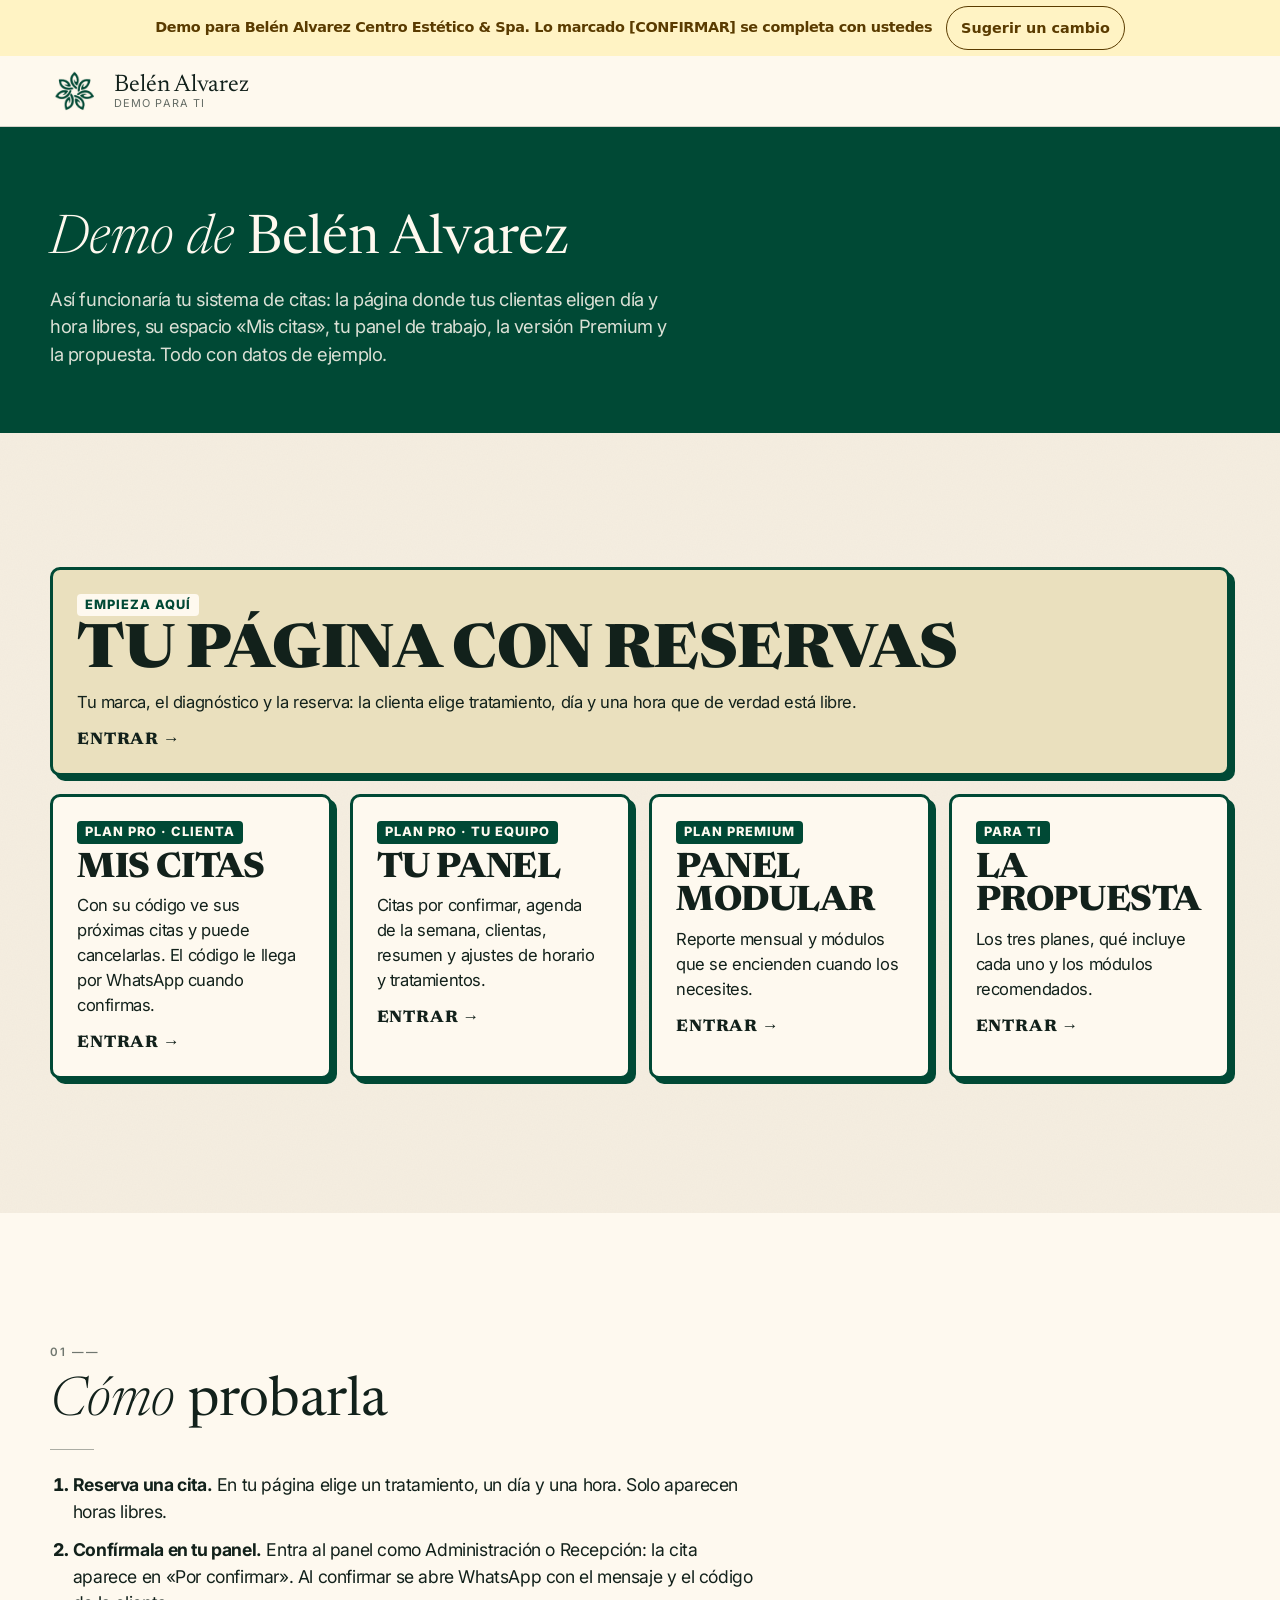
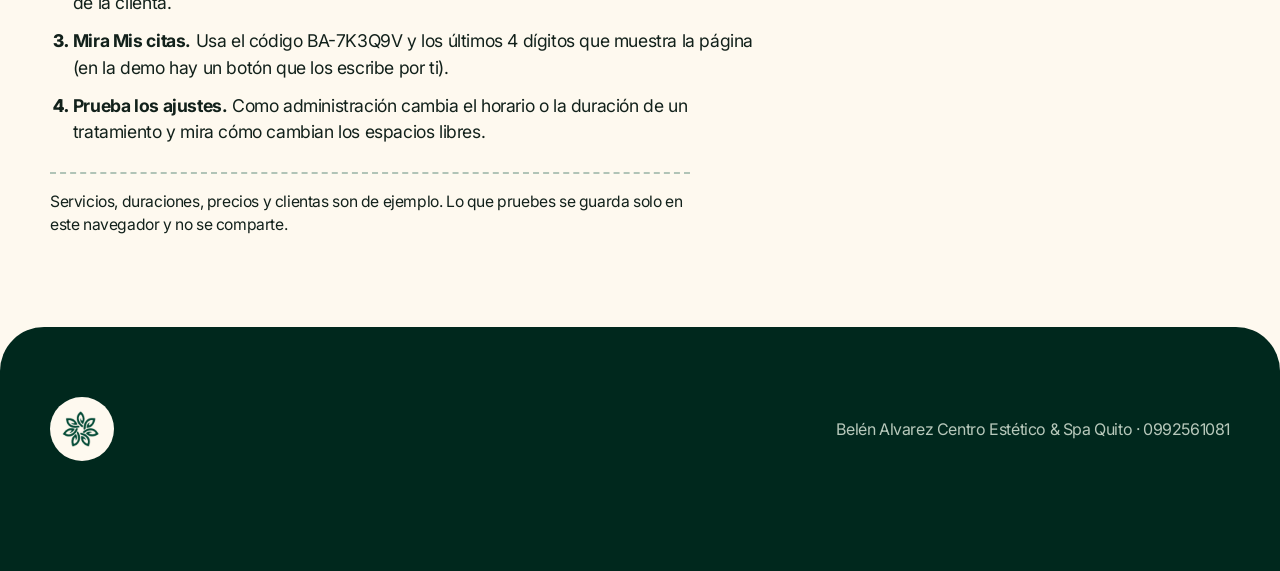
==== index.html @ 1d188424 "Demo de trabajo: Pro de citas de Belén Alvarez Co-Authored-By: Claude Sonnet 5.5 <noreply@anthropic." ====
<!doctype html>
<html lang="es">
<head>
<meta charset="utf-8">
<meta name="viewport" content="width=device-width, initial-scale=1, viewport-fit=cover">
<meta name="robots" content="noindex, nofollow">
<meta name="theme-color" content="#004935">
<link rel="icon" href="assets/favicon.png">
<link rel="preconnect" href="https://fonts.googleapis.com"><link rel="preconnect" href="https://fonts.gstatic.com" crossorigin>
<link rel="stylesheet" href="https://fonts.googleapis.com/css2?family=Inter:wght@300;400;600&amp;family=Newsreader:ital,opsz,wght@0,6..72,400;1,6..72,300&amp;display=swap">
<link rel="stylesheet" href="estilos/base.css">
<link rel="stylesheet" href="efectos/base.css">
<link rel="stylesheet" href="efectos/calma.css">
<link rel="stylesheet" href="efectos/toque.css">
<link rel="stylesheet" href="efectos/material.css">
<link rel="stylesheet" href="efectos/transicion.css">
<link rel="stylesheet" href="efectos/boticario.css">
<style>:root { --fx-bg: #FEF9EF; --fx-paper: #F5EEE1; --fx-accent: #EAE0BE; --fx-ink: #12211B; --fx-deep: #004935; --fx-pop: #EAE0BE; --fx-font: "Inter", sans-serif; --fx-font-disp: "Newsreader", serif; --fx-font-txt: "Inter", sans-serif; }</style>

<title>Demo de Belén Alvarez Centro Estético &amp; Spa</title>
<meta name="description" content="Demo de Belén Alvarez Centro Estético &amp; Spa: la página, el panel y la propuesta.">
<style>
/* Entrada de la demo: explica qué es cada página y cómo probarla. Solo variables --fx-* de la marca. */
.hub-hero { padding-block: clamp(40px, 7vw, 84px) clamp(34px, 5vw, 64px); }
.hub-lista { display: flex; flex-wrap: wrap; gap: 18px; }
.hub-card { flex: 1 1 min(100%, 250px); display: grid; gap: 8px; align-content: start; padding: clamp(18px, 3vw, 24px); min-width: 0; text-decoration: none; color: var(--fx-ink); background: var(--fx-bg); border: 3px solid var(--fx-deep); border-radius: 10px; box-shadow: 5px 5px 0 var(--fx-deep); transition: transform .16s var(--fx-ease, ease-out), box-shadow .16s; }
.hub-card:active { transform: translate(5px, 5px); box-shadow: 0 0 0 var(--fx-deep); }
.hub-card small { font: 800 .8rem/1 var(--fx-font-txt); letter-spacing: .08em; text-transform: uppercase; background: var(--fx-deep); color: var(--fx-bg); justify-self: start; padding: 5px 8px; border-radius: 4px; }
.hub-card b { font: 900 clamp(1.7rem, 4vw, 2.2rem)/.95 var(--fx-font-disp); text-transform: uppercase; }
.hub-card span { font-size: 1.04rem; }
.hub-card i { font: 800 1.05rem var(--fx-font-disp); font-style: normal; text-transform: uppercase; letter-spacing: .05em; margin-top: 6px; }
.hub-card.principal { flex-basis: 100%; background: var(--fx-accent); }
.hub-card.principal small { background: var(--fx-bg); color: var(--fx-deep); }
.hub-card.principal b { font-size: clamp(2.3rem, 7vw, 3.8rem); }
.hub-pasos ol { margin: 22px 0 0; padding-left: 1.3em; display: grid; gap: 12px; max-width: 64ch; font-size: 1.1rem; }
.hub-pasos li::marker { font-weight: 800; }
.hub-nota { margin-top: 26px; padding-top: 16px; border-top: 2px dashed color-mix(in srgb, var(--fx-deep) 30%, transparent); max-width: 64ch; font-size: .98rem; }
</style>
</head>
<body data-pagina="Inicio de la demo" data-secciones='["Inicio de la demo"]'>

<header class="cabecera"><div class="wrap">
  <a class="marca" href="index.html"><img src="assets/logo.webp" alt="" width="52" height="52"><span><b>Belén Alvarez</b><small>Demo para ti</small></span></a>
</div></header>

<main>
<section class="oscuro hub-hero"><div class="wrap">
  <h1 class="doble fx-entra fx-d1"><span>Demo de</span>Belén Alvarez</h1>
  <p class="intro fx-entra fx-d2" style="color:var(--fx-soft)">Así funcionaría tu sistema de citas: la página donde tus clientas eligen día y hora libres, su espacio «Mis citas», tu panel de trabajo, la versión Premium y la propuesta. Todo con datos de ejemplo.</p>
</div></section>

<section class="sec papel"><div class="wrap">
  <nav class="hub-lista" aria-label="Páginas de la demo" data-stagger>
    <a class="hub-card principal" href="inicio.html"><small>Empieza aquí</small><b>Tu página con reservas</b><span>Tu marca, el diagnóstico y la reserva: la clienta elige tratamiento, día y una hora que de verdad está libre.</span><i>Entrar →</i></a>
    <a class="hub-card" href="mis-citas.html"><small>Plan Pro · clienta</small><b>Mis citas</b><span>Con su código ve sus próximas citas y puede cancelarlas. El código le llega por WhatsApp cuando confirmas.</span><i>Entrar →</i></a>
    <a class="hub-card" href="personal.html"><small>Plan Pro · tu equipo</small><b>Tu panel</b><span>Citas por confirmar, agenda de la semana, clientas, resumen y ajustes de horario y tratamientos.</span><i>Entrar →</i></a>
    <a class="hub-card" href="premium.html"><small>Plan Premium</small><b>Panel modular</b><span>Reporte mensual y módulos que se encienden cuando los necesites.</span><i>Entrar →</i></a>
    <a class="hub-card" href="propuesta.html"><small>Para ti</small><b>La propuesta</b><span>Los tres planes, qué incluye cada uno y los módulos recomendados.</span><i>Entrar →</i></a>
    
  </nav>
</div></section>

<section class="sec"><div class="wrap hub-pasos">
  <h2 class="doble" data-reveal><span>Cómo</span>probarla</h2>
  <ol><li><b>Reserva una cita.</b> En tu página elige un tratamiento, un día y una hora. Solo aparecen horas libres.</li><li><b>Confírmala en tu panel.</b> Entra al panel como Administración o Recepción: la cita aparece en «Por confirmar». Al confirmar se abre WhatsApp con el mensaje y el código de la clienta.</li><li><b>Mira Mis citas.</b> Usa el código BA-7K3Q9V y los últimos 4 dígitos que muestra la página (en la demo hay un botón que los escribe por ti).</li><li><b>Prueba los ajustes.</b> Como administración cambia el horario o la duración de un tratamiento y mira cómo cambian los espacios libres.</li></ol>
  <p class="hub-nota">Servicios, duraciones, precios y clientas son de ejemplo. Lo que pruebes se guarda solo en este navegador y no se comparte.</p>
</div></section>
</main>

<footer><div class="wrap">
  <img src="assets/logo.webp" alt="Belén Alvarez Centro Estético &amp; Spa" width="64" height="64" loading="lazy">
  <div>Belén Alvarez Centro Estético &amp; Spa Quito · 0992561081</div>
</div></footer>

<script src="config.js"></script>
<script src="fx.js"></script>
<script src="demo.js"></script>
</body>
</html>
---- estilos/base.css ----
/* estilos/base.css · layout común de toda demo, landing y propuesta.
   Sin movimiento (eso vive en efectos/). Los colores y fuentes salen SOLO de variables --fx-*:
   la marca las define en el :root de cada página (ver efectos-por-negocio.md). */
:root {
  /* Valores por defecto neutros: la marca del cliente los reemplaza en el :root de la página. */
  --fx-font: system-ui, -apple-system, "Segoe UI", sans-serif;
  --fx-font-disp: var(--fx-font);
  --fx-font-txt: var(--fx-font);
  --fx-bg: #ffffff; --fx-paper: #f6f6f6; --fx-ink: #111111; --fx-deep: #1c1c1c; --fx-accent: #777777; --fx-pop: #dddddd;
  /* Derivados: se calculan desde la marca; se pueden fijar a mano en el :root de la página. */
  --fx-deep-2: color-mix(in srgb, var(--fx-deep) 55%, #000);
  --fx-line-deep: color-mix(in srgb, var(--fx-deep) 82%, #fff);
  --fx-soft: color-mix(in srgb, var(--fx-bg) 86%, var(--fx-deep));
  --fx-soft-2: color-mix(in srgb, var(--fx-bg) 72%, var(--fx-deep));
  --fx-warm: color-mix(in srgb, var(--fx-accent) 60%, #000);
  --fx-chat: color-mix(in srgb, var(--fx-bg) 85%, #000);
  --fx-error: #8a1c1c;
  /* Marcador [CONFIRMAR]/[MARCADOR]: es una señal de la agencia, no de la marca. */
  --fx-marca-bg: #fff3c4; --fx-marca-ink: #5a3b00;
  padding-top: env(safe-area-inset-top, 0px); padding-bottom: env(safe-area-inset-bottom, 0px);
}
* { box-sizing: border-box; }
html { scroll-behavior: smooth; scroll-padding-top: calc(env(safe-area-inset-top, 0px) + 78px); }
body { margin: 0; background: var(--fx-bg); color: var(--fx-ink); font: 400 1.08rem/1.5 var(--fx-font-txt); -webkit-font-smoothing: antialiased; padding-bottom: 90px; }
h1, h2, h3, p { margin: 0; }
img { max-width: 100%; display: block; }
a { color: inherit; }
a:focus-visible, button:focus-visible { outline: 3px solid var(--fx-pop); outline-offset: 3px; }
.wrap { width: min(1180px, 100% - 36px); margin-inline: auto; }
.sec { padding-block: clamp(60px, 9vw, 110px); position: relative; }
.oscuro { background: var(--fx-deep); color: var(--fx-bg); }
.papel { background: var(--fx-paper); }
.arena { background: var(--fx-pop); }

/* Titulares de dos pesos (misma familia): línea fina + línea gruesa */
.doble { font: 800 clamp(2.6rem, 7vw, 4.6rem)/.95 var(--fx-font-disp); }
.doble span { display: block; font-weight: 300; font-size: .52em; line-height: 1; margin-bottom: .12em; }
.intro { margin-top: 16px; max-width: 52ch; font-size: 1.15rem; }

/* Botones (estructura; el acabado lo pone el perfil) */
.btn { display: inline-flex; align-items: center; justify-content: center; gap: 10px; min-height: 52px; padding: 0 24px; font: 800 1.15rem/1 var(--fx-font-disp); text-decoration: none; border: 2px solid var(--fx-deep); border-radius: 10px; cursor: pointer; background: var(--fx-accent); color: var(--fx-deep); }
.btn-linea { background: transparent; color: inherit; }
.acciones { display: flex; flex-wrap: wrap; gap: 14px; margin-top: 26px; }

/* Barra superior (horario, ubicación, WhatsApp) y cabecera */
.barra { background: var(--fx-deep-2); color: var(--fx-bg); font-size: .98rem; }
.barra .wrap { display: flex; flex-wrap: wrap; gap: 4px 22px; align-items: center; justify-content: space-between; min-height: 42px; padding-block: 6px; }
.barra .datos { display: flex; flex-wrap: wrap; gap: 2px 20px; }
.barra span { display: inline-flex; align-items: center; gap: 7px; }
.barra svg, .ico svg { width: 17px; height: 17px; stroke: var(--fx-pop); fill: none; stroke-width: 1.6; stroke-linecap: round; stroke-linejoin: round; }
.barra a { font: 800 .95rem/1 var(--fx-font-disp); text-decoration: none; min-height: 34px; display: inline-flex; align-items: center; padding: 0 14px; background: var(--fx-pop); color: var(--fx-deep); border-radius: 6px; }
.cabecera { position: sticky; top: 0; z-index: 30; background: var(--fx-deep); border-bottom: 1px solid var(--fx-line-deep); }
.cabecera .wrap { display: flex; align-items: center; justify-content: space-between; gap: 14px; min-height: 70px; }
.marca { display: flex; align-items: center; gap: 12px; color: var(--fx-bg); text-decoration: none; }
.marca img { width: 52px; height: 52px; border-radius: 50%; }
.marca b { font: 900 1.6rem/.9 var(--fx-font-disp); }
.marca small { display: block; font: 400 .9rem/1.1 var(--fx-font-txt); color: var(--fx-pop); letter-spacing: .02em; }
.cabecera nav { display: flex; gap: 4px; }
.cabecera nav a { color: var(--fx-bg); text-decoration: none; font: 700 1.05rem/1 var(--fx-font-disp); min-height: 44px; display: inline-flex; align-items: center; padding: 0 12px; }
@media (max-width: 760px) { .cabecera nav { display: none; } .barra .ocultable { display: none; } .barra .wrap { flex-wrap: nowrap; } .barra .datos { min-width: 0; } .barra .datos span { white-space: nowrap; overflow: hidden; text-overflow: ellipsis; } .barra a { flex-shrink: 0; } }

/* Íconos de línea en círculo (un solo trazo) */
.ico { width: 58px; height: 58px; border-radius: 50%; border: 2px solid currentColor; display: inline-grid; place-items: center; flex-shrink: 0; }
.ico svg { width: 26px; height: 26px; stroke: currentColor; }

/* WhatsApp flotante del cliente */
.wa-flot { position: fixed; right: 16px; bottom: calc(96px + env(safe-area-inset-bottom, 0px)); z-index: 25; width: 58px; height: 58px; border-radius: 50%; background: #25D366; display: grid; place-items: center; box-shadow: 0 8px 24px rgba(0, 0, 0, .3); }
.wa-flot svg { width: 30px; height: 30px; fill: #fff; position: relative; }

/* Pie */
footer { background: var(--fx-deep-2); color: var(--fx-soft-2); padding-block: 34px; font-size: 1rem; }
footer .wrap { display: flex; flex-wrap: wrap; gap: 18px 34px; align-items: center; justify-content: space-between; }
footer img { width: 64px; height: 64px; border-radius: 50%; }
footer a { color: var(--fx-bg); }

/* Marcador de dato pendiente */
.pend { display: inline-block; font: 600 .8rem/1.3 var(--fx-font-txt); background: var(--fx-marca-bg); color: var(--fx-marca-ink); padding: 1px 7px; border-radius: 4px; vertical-align: middle; }

@media print { .franja-demo, .demo-sug, .wa-flot, .pd-barra { display: none !important; } }
---- efectos/base.css ----
/* efectos/base.css · lo común a todos los perfiles: .fx-entra + .fx-d1…d4, .fx-rv, .fx-contador y el bloqueo de animaciones.
   Solo transform y opacity. El ritmo (duración, curva, distancia) lo fija el perfil con variables:
   --fx-dur, --fx-ease, --fx-dist. Para la aparición al hacer scroll con fx.js: --fx-rv-dur (ms), --fx-rv-step (ms),
   --fx-rv-ease, --fx-rv-dist, --fx-rv-scale. Cada landing carga base.css + UN perfil (+ metal.css opcional). */
:root { --fx-dur: .5s; --fx-ease: cubic-bezier(.2, .7, .2, 1); --fx-dist: 24px; }

/* Aparición al cargar la página (hero, encabezados): una línea tras otra */
@keyframes fx-entra { from { opacity: 0; transform: translateY(var(--fx-dist)); } }
.fx-entra { animation: fx-entra var(--fx-dur) var(--fx-ease) both; }
.fx-d1 { animation-delay: .05s; } .fx-d2 { animation-delay: .16s; } .fx-d3 { animation-delay: .3s; } .fx-d4 { animation-delay: .42s; }

/* Aparición al hacer scroll solo con CSS. Sin soporte de animation-timeline el bloque se ve normal.
   (fx.js hace lo mismo con [data-reveal] y [data-stagger] para los navegadores sin soporte.) */
@keyframes fx-rv { from { opacity: 0; transform: translateY(var(--fx-dist)); } }
@supports (animation-timeline: view()) {
  .fx-rv { animation: fx-rv linear both; animation-timeline: view(); animation-range: entry 0% entry 55%; }
}

/* Contador de cifras reales: fx.js cuenta hasta el número que ya está escrito en el HTML */
.fx-contador { font-variant-numeric: tabular-nums; }

/* Sin movimiento: todo se ve completo y quieto */
@media (prefers-reduced-motion: reduce) {
  *, *::before, *::after { animation: none !important; transition: none !important; scroll-behavior: auto !important; }
}
---- efectos/calma.css ----
/* efectos/calma.css · perfil CALMA Y CONFIANZA (spa, estética, clínicas, dentistas, psicólogos).
   Ritmo lento (0.6–1 s), curvas suaves, sin rebote. Se carga después de base.css. Solo transform y opacity.
   Colores solo por variables --fx-* (ni un hex aquí). Sin JS o con movimiento reducido todo se ve completo y quieto.
   El metal, el brillo y el pulso NO están aquí: van en metal.css (opcional). */
:root {
  --fx-dur: .9s; --fx-ease: cubic-bezier(.2, .7, .2, 1); --fx-dist: 26px; --fx-fast: .4s;
  /* aparición al hacer scroll (fx.js) */
  --fx-rv-dur: 900; --fx-rv-step: 110; --fx-rv-ease: cubic-bezier(.2, .7, .2, 1); --fx-rv-dist: 28px; --fx-rv-scale: 1;
}

/* Titulares de dos pesos: línea fina + línea gruesa, sin mayúsculas forzadas */
.doble { font: 700 clamp(2.25rem, 4.6vw, 3.75rem)/1.02 var(--fx-font-disp); letter-spacing: -.015em; }
.doble span { font-weight: 200; font-size: .62em; line-height: 1.15; letter-spacing: -.01em; }
.btn { font-weight: 600; letter-spacing: 0; border-width: 1.5px; border-radius: 0; min-height: 52px; }

/* Tarjeta que se eleva (solo con mouse; nada importante depende del hover) */
.fx-tarjeta { background: var(--fx-paper); border: 1px solid color-mix(in srgb, var(--fx-ink) 12%, transparent); box-shadow: 0 10px 28px color-mix(in srgb, var(--fx-ink) 10%, transparent); transition: transform var(--fx-fast) var(--fx-ease); }
@media (hover: hover) { .fx-tarjeta:hover { transform: translateY(-6px); } }

/* Motivo del logo girando muy lento de fondo. Se coloca dentro de una sección con position:relative y overflow:hidden.
   No usar en un hero que tenga formulario o diagnóstico (regla pendiente de decisión). Cuenta como animación infinita. */
.fx-motivo { position: absolute; pointer-events: none; opacity: .08; animation: fx-motivo 120s linear infinite; }
@keyframes fx-motivo { to { transform: rotate(360deg); } }

/* Check dibujado al confirmar: dos trazos que se estiran (scaleX), uno tras otro. Marcado: <span class="fx-check" aria-hidden="true"><i></i><i></i></span> */
.fx-check { position: relative; display: inline-block; width: 1.5em; height: 1.2em; color: var(--fx-accent); }
.fx-check i { position: absolute; height: .16em; border-radius: .1em; background: currentColor; transform-origin: left center; }
.fx-check i:nth-child(1) { left: .12em; top: .62em; width: .48em; transform: rotate(45deg) scaleX(0); animation: fx-check-a .28s ease-out .1s forwards; }
.fx-check i:nth-child(2) { left: .43em; top: .93em; width: .95em; transform: rotate(-50deg) scaleX(0); animation: fx-check-b .36s ease-out .38s forwards; }
@keyframes fx-check-a { to { transform: rotate(45deg) scaleX(1); } }
@keyframes fx-check-b { to { transform: rotate(-50deg) scaleX(1); } }

/* Transición entre pasos del diagnóstico */
.fx-paso { animation: fx-paso .7s var(--fx-ease) both; }
@keyframes fx-paso { from { opacity: 0; transform: translateY(14px); } }

/* Zoom lento de fotos (solo con mouse) */
.fx-zoom { overflow: hidden; }
.fx-zoom img { transition: transform 1.4s var(--fx-ease); }
@media (hover: hover) { .fx-zoom:hover img { transform: scale(1.06); } }

@media (prefers-reduced-motion: reduce) {
  .fx-check i:nth-child(1) { transform: rotate(45deg); }
  .fx-check i:nth-child(2) { transform: rotate(-50deg); }
}
---- efectos/toque.css ----
/* efectos/toque.css · complemento OPCIONAL pensado para celular: respuesta al toque.
   .fx-press: la tarjeta o el botón se hunde un poco al tocarlo (scale .97). Solo transform. Sin hover: funciona con el dedo. */
.fx-press { transition: transform .18s var(--fx-ease, ease-out); -webkit-tap-highlight-color: transparent; touch-action: manipulation; }
.fx-press:active { transform: scale(.97); }
---- efectos/material.css ----
/* efectos/material.css · complemento OPCIONAL: texturas y materiales. ESTÁTICOS (no se animan), por eso no aplican la regla de solo transform/opacity.
   .fx-vidrio: panel de vidrio esmerilado (backdrop-filter). Ponerlo sobre una foto o un fondo con color; sin soporte queda un panel sólido.
   .fx-grano: capa de ruido muy suave encima del fondo de la sección (--fx-grano = intensidad, por defecto .07). Un mosaico SVG diminuto, sin imagen pesada.
   Cuidado con el rendimiento en celulares: pocos paneles de vidrio por pantalla. */
.fx-vidrio { background: var(--fx-paper); border: 1px solid color-mix(in srgb, var(--fx-bg) 45%, transparent); box-shadow: 0 8px 30px color-mix(in srgb, var(--fx-ink) 14%, transparent); }
@supports (backdrop-filter: blur(1px)) or (-webkit-backdrop-filter: blur(1px)) {
  .fx-vidrio { background: color-mix(in srgb, var(--fx-paper) 55%, transparent); -webkit-backdrop-filter: blur(14px) saturate(1.2); backdrop-filter: blur(14px) saturate(1.2); }
}
.fx-grano { position: relative; isolation: isolate; }
.fx-grano::after { content: ""; position: absolute; inset: 0; z-index: 1; pointer-events: none; opacity: var(--fx-grano, .07);
  background-image: url("data:image/svg+xml,%3Csvg xmlns='http://www.w3.org/2000/svg' width='160' height='160'%3E%3Cfilter id='n'%3E%3CfeTurbulence type='fractalNoise' baseFrequency='.8' numOctaves='2' stitchTiles='stitch'/%3E%3C/filter%3E%3Crect width='100%25' height='100%25' filter='url(%23n)'/%3E%3C/svg%3E"); }
---- efectos/transicion.css ----
/* efectos/transicion.css · complemento OPCIONAL: transición suave al pasar de una página a otra (landing → panel → Premium).
   View Transitions entre documentos: donde el navegador no la soporta, se navega normal. Fundido (opacity). Sin movimiento reducido: no se activa. */
@view-transition { navigation: auto; }
::view-transition-old(root), ::view-transition-new(root) { animation-duration: var(--fx-dur, .4s); }
@media (prefers-reduced-motion: reduce) { @view-transition { navigation: none; } }
---- efectos/boticario.css ----
/* efectos/boticario.css · complemento OPCIONAL de estilo "diario de boticario" (se elige con efectos.usar = ["boticario"]). Se carga después de calma.css.
   Referencia: DESIGN.md de Daniel (Function): papel crema, titulares serif con una palabra en cursiva, botones píldora, tarjetas de 24 px,
   elevación por escalones de color y no por sombras. NO copia su logo, textos ni fotos, ni su terracota: el acento es el de la marca del cliente.
   Más un degradado granulado (cian / azul / violeta) que solo entra en el hero y el cierre; sale de la captura de referencia de Daniel.
   Fuentes sugeridas (marca.fuentes_href): Newsreader (serif, con cursiva) + Inter. Los colores salen de variables --fx-*; el degradado usa --fx-aur-1/2/3.
   Todo es estático: el grano y el degradado no se animan (excepción de texturas del CLAUDE.md §6). Sin animaciones infinitas nuevas. */
:root {
  --fx-dur: .8s; --fx-ease: cubic-bezier(.2, .7, .2, 1); --fx-dist: 22px; --fx-fast: .35s;
  --fx-rv-dur: 800; --fx-rv-step: 100; --fx-rv-ease: cubic-bezier(.2, .7, .2, 1); --fx-rv-dist: 22px; --fx-rv-scale: 1;
  --fx-taupe: color-mix(in srgb, var(--fx-ink) 18%, var(--fx-bg));
  --fx-aur-1: #f1ead0; --fx-aur-2: #a9cdb4; --fx-aur-3: #5e9a7f; /* crema, menta y salvia: la forma del degradado sale de la captura de Daniel, los colores de la marca */
}
body { letter-spacing: -.023em; }
h1, h2, h3, .doble, .marca b, .btn { letter-spacing: normal; }

/* Titulares: serif en romana y una parte en cursiva fina. Se escribe: span = parte en cursiva, resto = romana */
.doble, body .hero h1 { font-family: var(--fx-font-disp); font-weight: 400; text-transform: none; line-height: 1.08; }
.doble { font-size: clamp(2.1rem, 5.2vw, 3.4rem); }
.doble span { display: inline; font-style: italic; font-weight: 300; font-size: 1em; line-height: inherit; margin: 0; letter-spacing: normal; }
.doble span::after { content: " "; }
body .hero h1 { line-height: 1; }
body .hero h1 .fino { font: italic 300 clamp(2.2rem, 5.4vw, 3.6rem)/1.05 var(--fx-font-disp); text-transform: none; }
body .hero h1 .grueso { font: 400 clamp(3.2rem, 9.6vw, 6.2rem)/.98 var(--fx-font-disp); text-transform: none; letter-spacing: -.01em; }
.hero .lead { font-weight: 300; }

/* Etiqueta pequeña sobre el titular (ej. número de paso) */
.paso b, .prog span, .reco small, .pd-info .pd-lema { font-family: var(--fx-font-txt); font-weight: 600; font-size: .78rem; letter-spacing: .08em; text-transform: uppercase; }
.paso h3, .caja h3, .chat h3 { text-transform: none; font-family: var(--fx-font-disp); font-weight: 400; letter-spacing: normal; }
.paso h3 { font-size: 1.7rem; }
.caja h3 { font-size: clamp(1.7rem, 3.6vw, 2.2rem); line-height: 1.1; }
.caja-cab b, .reco b { text-transform: none; font-family: var(--fx-font-disp); font-weight: 400; letter-spacing: normal; }
.reco b { font-size: clamp(1.9rem, 4.4vw, 2.5rem); line-height: 1.05; }
.reco .precio, .pd-precio { font-family: var(--fx-font-disp); font-weight: 400; }

/* Botones píldora, sin borde ni sombra. Oscuro sobre papel; claro sobre fondo oscuro */
.btn { min-height: 50px; padding: 0 26px; border: 0; border-radius: 40px; background: var(--fx-deep); color: var(--fx-bg); font: 600 1rem/1 var(--fx-font-txt); box-shadow: none; }
.btn:active { transform: scale(.98); }
.btn-linea { background: transparent; color: var(--fx-deep); box-shadow: inset 0 0 0 1.5px var(--fx-deep); }
.oscuro .btn { background: var(--fx-pop); color: var(--fx-deep); }
.oscuro .btn-linea { background: transparent; color: var(--fx-bg); box-shadow: inset 0 0 0 1.5px var(--fx-pop); }
body .pd-btn { border-radius: 40px; font-weight: 600; letter-spacing: normal; box-shadow: none; }
body .pd-btn:active { transform: scale(.98); }

/* Barra y cabecera: papel con filete color taupe (sin franjas oscuras pesadas) */
.cabecera { background: color-mix(in srgb, var(--fx-bg) 94%, transparent); border-bottom: 1px solid var(--fx-taupe); }
.cabecera .marca, .cabecera nav a { color: var(--fx-ink); }
.marca img { border-radius: 0; }
.marca b { font: 400 1.5rem/1 var(--fx-font-disp); }
.marca small { color: var(--fx-ink); opacity: .65; text-transform: uppercase; letter-spacing: .1em; font-size: .68rem; }
.cabecera nav a { font: 400 .98rem/1 var(--fx-font-txt); border-radius: 40px; }
.barra { background: var(--fx-deep); }
.barra a { border-radius: 40px; font: 600 .9rem/1 var(--fx-font-txt); }
.ico { border-width: 1.5px; }
.ico svg, .barra svg { stroke-width: 1.5; }

/* Tarjetas de 24 px sobre papel envejecido: elevación por color, sin sombra dura */
.caja, .chat, .hero-foto, .galeria figure { border-radius: 24px; box-shadow: none; }
.caja { background: var(--fx-paper); border: 1px solid var(--fx-taupe); }
.caja-cab { border-bottom: 1px solid var(--fx-taupe); }
.op { border: 1px solid var(--fx-taupe); border-radius: 20px; background: var(--fx-bg); box-shadow: none; font-weight: 600; }
.op:active { transform: scale(.985); box-shadow: none; }
.prog .pista div { background: var(--fx-deep); }
.reco { border-radius: 24px; }
.chat { background: var(--fx-paper); border: 1px solid var(--fx-taupe); }
.chat.despues { background: var(--fx-deep); border-color: var(--fx-deep); }
.burbuja { border-radius: 18px; }
.galeria figure { border: 0; transform: none !important; }
.hero-foto { box-shadow: 12px 32px 80px 0 color-mix(in srgb, var(--fx-ink) 18%, transparent); }
.donde > .oscuro { border: 0 !important; border-radius: 24px !important; box-shadow: none !important; }
.pd-cat h2 { font-family: var(--fx-font-disp); font-weight: 400; text-transform: none; }
.pd-lista .pd-item { border: 1px solid var(--fx-taupe); border-radius: 24px; background: var(--fx-paper); box-shadow: none; }
@media (hover: hover) { .pd-lista .pd-item:hover { transform: translateY(-3px); } }

/* Degradado granulado (hero y cierre; también .fx-aurora en cualquier sección). Estático.
   Capas: círculos concéntricos crema→menta sobre un fondo salvia + puntos de grano en verde. Texto oscuro encima. */
.hero.oscuro, .cierre.oscuro, .fx-aurora {
  position: relative; isolation: isolate; overflow: hidden; color: var(--fx-ink);
  background:
    radial-gradient(circle at 76% 56%, var(--fx-aur-1) 0 14%, var(--fx-aur-2) 34%, transparent 62%),
    radial-gradient(circle at 10% 30%, var(--fx-aur-3) 0 8%, transparent 46%),
    linear-gradient(150deg, #d3e6d6, var(--fx-aur-2) 55%, var(--fx-aur-3));
}
.hero.oscuro::before, .cierre.oscuro::before, .fx-aurora::before { content: ""; position: absolute; inset: 0; z-index: -1; pointer-events: none; opacity: .18;
  background-image: url("data:image/svg+xml,%3Csvg xmlns='http://www.w3.org/2000/svg' width='220' height='220'%3E%3Cfilter id='g' x='0' y='0' width='100%25' height='100%25'%3E%3CfeTurbulence type='fractalNoise' baseFrequency='.95' numOctaves='1' stitchTiles='stitch'/%3E%3CfeColorMatrix values='0 0 0 0 0  0 0 0 0 .29  0 0 0 0 .21  9 0 0 0 -4.6'/%3E%3C/filter%3E%3Crect width='100%25' height='100%25' filter='url(%23g)'/%3E%3C/svg%3E"); }
.hero.oscuro .wrap, .cierre.oscuro .wrap, .fx-aurora > * { position: relative; z-index: 1; }
.hero.oscuro .lead { color: color-mix(in srgb, var(--fx-ink) 85%, transparent); }
.hero.oscuro .btn, .cierre.oscuro .btn { background: var(--fx-deep); color: var(--fx-bg); }
.hero.oscuro .btn-linea, .cierre.oscuro .btn-linea { background: transparent; color: var(--fx-deep); box-shadow: inset 0 0 0 1.5px var(--fx-deep); }
.cierre .contorno { display: none; }
.demo-links a { color: var(--fx-ink); }

/* La plantilla pinta sus estilos en un <style> posterior: aquí se les gana con el prefijo body */
body .caja { border: 1px solid var(--fx-taupe); border-radius: 24px; box-shadow: none; }
body .caja-cab { border-bottom: 1px solid var(--fx-taupe); }
body .caja-cab b, body .reco b, body .paso h3, body .chat h3, body .caja h3, body .pd-cat h2, body .pd-info h3, body .pd-nombre { text-transform: none; font-family: var(--fx-font-disp); font-weight: 400; letter-spacing: normal; }
body .caja-cab b { font-size: 1.25rem; }
body .paso h3, body .chat h3 { font-size: 1.5rem; }
body .pd-cat h2 { font-size: clamp(1.7rem, 3.4vw, 2.2rem); }
body .pd-cat h2 small, body .pd-cat h2 span { font-style: italic; font-weight: 300; }
body .op { border: 1px solid var(--fx-taupe); border-radius: 20px; box-shadow: none; background: var(--fx-bg); }
body .chat { border: 1px solid var(--fx-taupe); border-radius: 24px; }
body .chat.despues { border-color: var(--fx-deep); }
body .paso b { font-size: .78rem; color: var(--fx-pop); }
body .donde > .oscuro h3 { text-transform: none; font: 400 1.8rem/1.1 var(--fx-font-disp); }
body .donde > .oscuro p { font: 400 clamp(2rem, 6vw, 2.8rem)/1.1 var(--fx-font-disp); }
body .pd-lista .pd-item b, body .pd-item h4, body .pd-item h3 { text-transform: none; font-family: var(--fx-font-disp); font-weight: 400; letter-spacing: normal; font-size: 1.25rem; }
footer img { background: var(--fx-bg); border-radius: 50%; padding: 8px; }

/* Propuesta, panel y módulos en el mismo lenguaje: sin sombras duras, bordes finos, serif en títulos */
body .plan, body .cifra, body .kpi, body .bloque, body .ticket, body .tabla, body .mod { border: 1px solid var(--fx-taupe); border-radius: 24px; box-shadow: none; }
body .plan.reco { border-color: var(--fx-deep); box-shadow: none; }
body .plan .nombre, body .ticket-cab b, body .chat-cab, body .cifra b, body .kpi b, body .bloque h3, body .hecho h3, body .tres h3, body .mod h3, body .mejora h3, body .ped-cab b, body .tabla th, body .plan-elegido, body .vimos-cta p, body .p-cuerpo h3, body .p-top b { text-transform: none; font-family: var(--fx-font-disp); font-weight: 400; letter-spacing: normal; }
body .precio { font: 400 3.4rem/1 var(--fx-font-disp); }
body .precio .unico, body .tipo, body .etiquetas span, body .pill { border-radius: 99px; text-transform: none; letter-spacing: normal; font-family: var(--fx-font-txt); font-weight: 600; }
body .plan.reco .btn { border: 0; box-shadow: none; background: var(--fx-pop); color: var(--fx-deep); }
body .telefono { border-radius: 44px; box-shadow: 12px 32px 80px 0 color-mix(in srgb, var(--fx-ink) 25%, transparent); }
body .p-op { border: 1px solid var(--fx-taupe); border-radius: 18px; box-shadow: none; }
body .p-barra { border: 0; border-radius: 99px; background: var(--fx-deep); color: var(--fx-bg); text-transform: none; font-family: var(--fx-font-txt); }
body .aviso-flot { border: 1px solid var(--fx-taupe); border-radius: 20px; box-shadow: 12px 32px 80px 0 color-mix(in srgb, var(--fx-ink) 18%, transparent); }
body .aviso-flot b { text-transform: none; font-family: var(--fx-font-disp); font-weight: 400; color: var(--fx-deep); }
body .foto-marca img { border: 0; border-radius: 24px; box-shadow: none; }
body .chat-cab { font-size: 1.3rem; }
body .mod { background: var(--fx-paper); }
body .mod.activo { box-shadow: none; border-color: var(--fx-deep); }
body .mod .ico { border-width: 1.5px; }
body .plan .sello { display: none; }
body .plan.reco::before { content: "Recomendado"; align-self: flex-start; font: 600 .75rem/1 var(--fx-font-txt); letter-spacing: .06em; text-transform: uppercase; padding: 6px 10px; border-radius: 99px; background: var(--fx-pop); color: var(--fx-deep); }
body .portada h1 .fino, body .portada h1 .grueso { text-transform: none; }
body .portada h1 .fino { font: italic 300 clamp(1.9rem, 4.6vw, 3rem)/1.05 var(--fx-font-disp); }
body .portada h1 .grueso { font: 400 clamp(3rem, 8vw, 5.6rem)/1 var(--fx-font-disp); }
body .volver { color: var(--fx-ink); text-transform: none; letter-spacing: normal; font-family: var(--fx-font-txt); font-weight: 600; }
body .barra-f .p div, body .prog .pista div { background: var(--fx-deep); }
body .precio small, body .plan .precio small { text-transform: none; letter-spacing: normal; font-family: var(--fx-font-txt); }
.mv-qr span { display: grid; gap: 4px; }
body .portada .telefono { background: #1a2420; }

/* ---- Acabado editorial: secciones que se encimán, hoja de papel, motivo del logo y detalles tipográficos ---- */
html { scroll-padding-top: 90px; }
h1, h2, h3, .doble { text-wrap: balance; }
p, li { text-wrap: pretty; }
body { font-feature-settings: "kern", "liga", "calt"; text-rendering: optimizeLegibility; }
main { counter-reset: sec; }

/* Cortes suaves: las secciones oscuras y el hero son hojas con esquinas redondeadas que se montan sobre las vecinas */
.sec.oscuro, .cierre.oscuro, .hero.oscuro { position: relative; z-index: 1; border-radius: 44px; }
.hero.oscuro { border-radius: 0 0 44px 44px; margin-bottom: -44px; padding-bottom: 44px; }
.sec.oscuro:not(.cierre), .cierre.oscuro { margin-block: -44px; padding-block: calc(clamp(60px, 9vw, 110px) + 44px); }
.sec.papel, .sec.arena, .sec:not(.oscuro):not(.papel):not(.arena) { padding-block: calc(clamp(60px, 9vw, 110px) + 24px); }
.sec.papel, .sec.arena { isolation: isolate; }
.cab-pag { border-radius: 0 0 44px 44px; padding-bottom: calc(clamp(30px, 5vw, 56px) + 24px); }
footer { border-radius: 44px 44px 0 0; margin-top: -44px; position: relative; z-index: 1; padding-top: 70px; }
@media (max-width: 700px) { .sec.oscuro, .cierre.oscuro { border-radius: 30px; } .hero.oscuro, .cab-pag { border-radius: 0 0 30px 30px; } }

/* Fondo más rico en las secciones oscuras: un resplandor suave de la misma gama */
.sec.oscuro:not(.cierre) { background: radial-gradient(120% 90% at 88% 0%, color-mix(in srgb, var(--fx-pop) 13%, var(--fx-deep)), var(--fx-deep) 62%); overflow: hidden; }
.cab-pag.oscuro { background: radial-gradient(120% 120% at 90% 0%, color-mix(in srgb, var(--fx-pop) 13%, var(--fx-deep)), var(--fx-deep) 62%); }

/* Motivo de la flor del logo como marca de agua (máscara: toma el color del fondo). Estático en las secciones; gira muy lento solo en el hero */
.sec.oscuro:not(.cierre)::before, .hero.oscuro .wrap::before { content: ""; position: absolute; pointer-events: none; background: var(--fx-pop);
  -webkit-mask: url("../assets/logo.webp") center / contain no-repeat; mask: url("../assets/logo.webp") center / contain no-repeat; }
.sec.oscuro:not(.cierre)::before { right: -90px; bottom: -110px; width: 420px; height: 420px; opacity: .06; z-index: 0; }
.sec.oscuro > .wrap { position: relative; z-index: 1; }
.hero.oscuro .wrap::before { right: 2%; top: 50%; width: min(620px, 70vw); aspect-ratio: 1; margin-top: calc(min(620px, 70vw) / -2); background: var(--fx-deep); opacity: .05; z-index: 0; animation: fx-motivo 180s linear infinite; }
.hero.oscuro .wrap > * { position: relative; z-index: 1; }

/* Numeración editorial sobre cada titular de sección y filete fino */
.sec .doble::before { counter-increment: sec; content: counter(sec, decimal-leading-zero) "  ——"; display: block; margin-bottom: 14px; font: 600 .72rem/1 var(--fx-font-txt); letter-spacing: .18em; text-transform: uppercase; opacity: .6; }
.sec .doble::after { content: ""; display: block; width: 44px; height: 1px; margin-top: 18px; background: currentColor; opacity: .35; }
.cierre .doble::after { margin-inline: auto; }
.cierre .doble::before, .cab-pag .doble::before { display: none; }

/* Fotos en arco (forma de puerta, típica de spa) y filete fino interior */
.hero-foto { border-radius: 999px 999px 28px 28px; box-shadow: 12px 32px 80px 0 color-mix(in srgb, var(--fx-ink) 22%, transparent); outline: 1px solid color-mix(in srgb, var(--fx-deep) 35%, transparent); outline-offset: 10px; }
.hero .sello { display: none; }
.foto-marca img { border-radius: 999px 999px 28px 28px; }
.galeria figure:nth-child(2) { border-radius: 999px 999px 24px 24px; }

/* Botones con flecha fina; la cabecera con vidrio suave */
.btn::after { content: "→"; font-weight: 300; transition: transform var(--fx-fast) var(--fx-ease); }
.btn-linea::after { opacity: .8; }
@media (hover: hover) { .btn:hover::after { transform: translateX(4px); } }
.cabecera { -webkit-backdrop-filter: blur(14px) saturate(1.1); backdrop-filter: blur(14px) saturate(1.1); }

/* Papel con grano casi imperceptible: da textura sin ruido */
.sec.papel::before { content: ""; position: absolute; inset: 0; z-index: -1; pointer-events: none; opacity: .5;
  background-image: url("data:image/svg+xml,%3Csvg xmlns='http://www.w3.org/2000/svg' width='200' height='200'%3E%3Cfilter id='p'%3E%3CfeTurbulence type='fractalNoise' baseFrequency='.8' numOctaves='2' stitchTiles='stitch'/%3E%3CfeColorMatrix values='0 0 0 0 .3  0 0 0 0 .25  0 0 0 0 .15  0 0 0 .07 0'/%3E%3C/filter%3E%3Crect width='100%25' height='100%25' filter='url(%23p)'/%3E%3C/svg%3E"); }

/* Carta como lista editorial: una columna, nombre a la izquierda, precio y botón a la derecha */
body .pd-lista { grid-template-columns: 1fr; gap: 12px; }
body .pd-cat h2 { display: flex; flex-wrap: wrap; align-items: baseline; gap: 4px 12px; font: 400 clamp(1.6rem, 3.2vw, 2.1rem)/1.1 var(--fx-font-disp); border-bottom: 1px solid var(--fx-taupe); padding-bottom: 12px; margin-bottom: 14px; }
body .pd-cat h2 small, body .pd-cat h2 span, body .pd-cat h2 em { font: italic 300 1em/1 var(--fx-font-disp); opacity: .8; }
body .pd-lista .pd-item { border-radius: 20px; padding: 18px 20px; align-items: center; }
body .pd-lista .pd-item .pd-precio { font: 400 1.15rem/1 var(--fx-font-txt); letter-spacing: normal; }
body .pd-btn, body .pd-btn-add { text-transform: none; letter-spacing: normal; font-family: var(--fx-font-txt); font-weight: 600; font-size: .95rem; }
body .pd-btn-add { background: transparent; color: var(--fx-deep); box-shadow: inset 0 0 0 1.5px var(--fx-deep); border: 0; }
body .pd-lista .pd-item .pd-desc { opacity: .75; }
/* Tarjeta de WhatsApp de "Dónde": los estilos en línea de la plantilla se pisan con !important */
body .donde > .oscuro h3 { text-transform: none !important; font: 400 1.7rem/1.1 var(--fx-font-disp) !important; }
body .donde > .oscuro > p { font: 400 clamp(2rem, 6vw, 2.8rem)/1.1 var(--fx-font-disp) !important; }
/* El pie cierra la página sin franja debajo; deja espacio para la barra fija */
body { padding-bottom: 0; }
footer { padding-bottom: 110px; }

body .pd-cat h2 { text-transform: none; line-height: 1.1; }
body .pd-cat h2 .fino { font: italic 300 clamp(1.5rem, 3vw, 2rem)/1.1 var(--fx-font-disp); opacity: .85; }
body .pd-cat h2 .grueso { font: 400 clamp(1.7rem, 3.4vw, 2.3rem)/1.1 var(--fx-font-disp); }
/* La sección crema de "Dónde" también se monta como hoja para evitar el corte recto */
.sec.arena { position: relative; z-index: 1; border-radius: 44px; margin-block: -44px; padding-block: calc(clamp(60px, 9vw, 110px) + 44px); }
@media (max-width: 700px) { .sec.arena { border-radius: 30px; } }

@media (prefers-reduced-motion: reduce) { .pd-lista .pd-item { transition: none; } .pd-lista .pd-item:hover { transform: none; } }
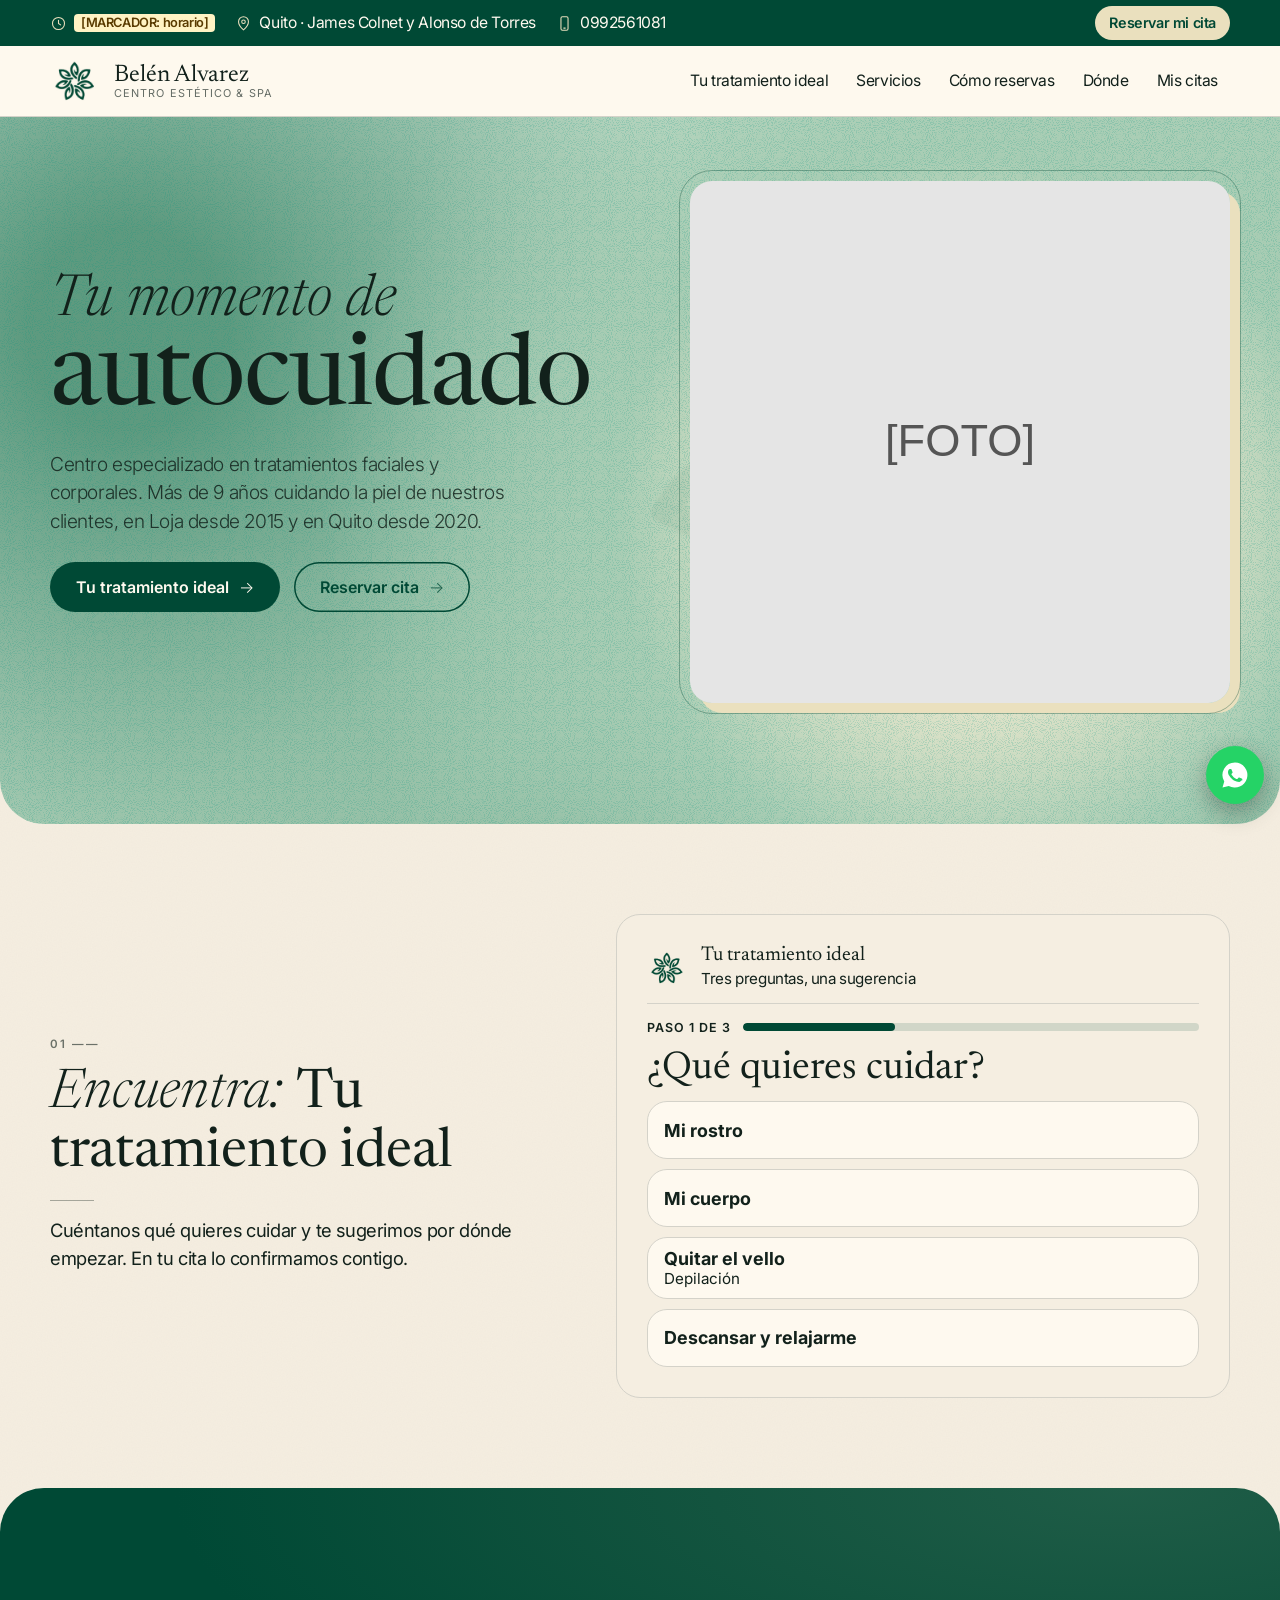
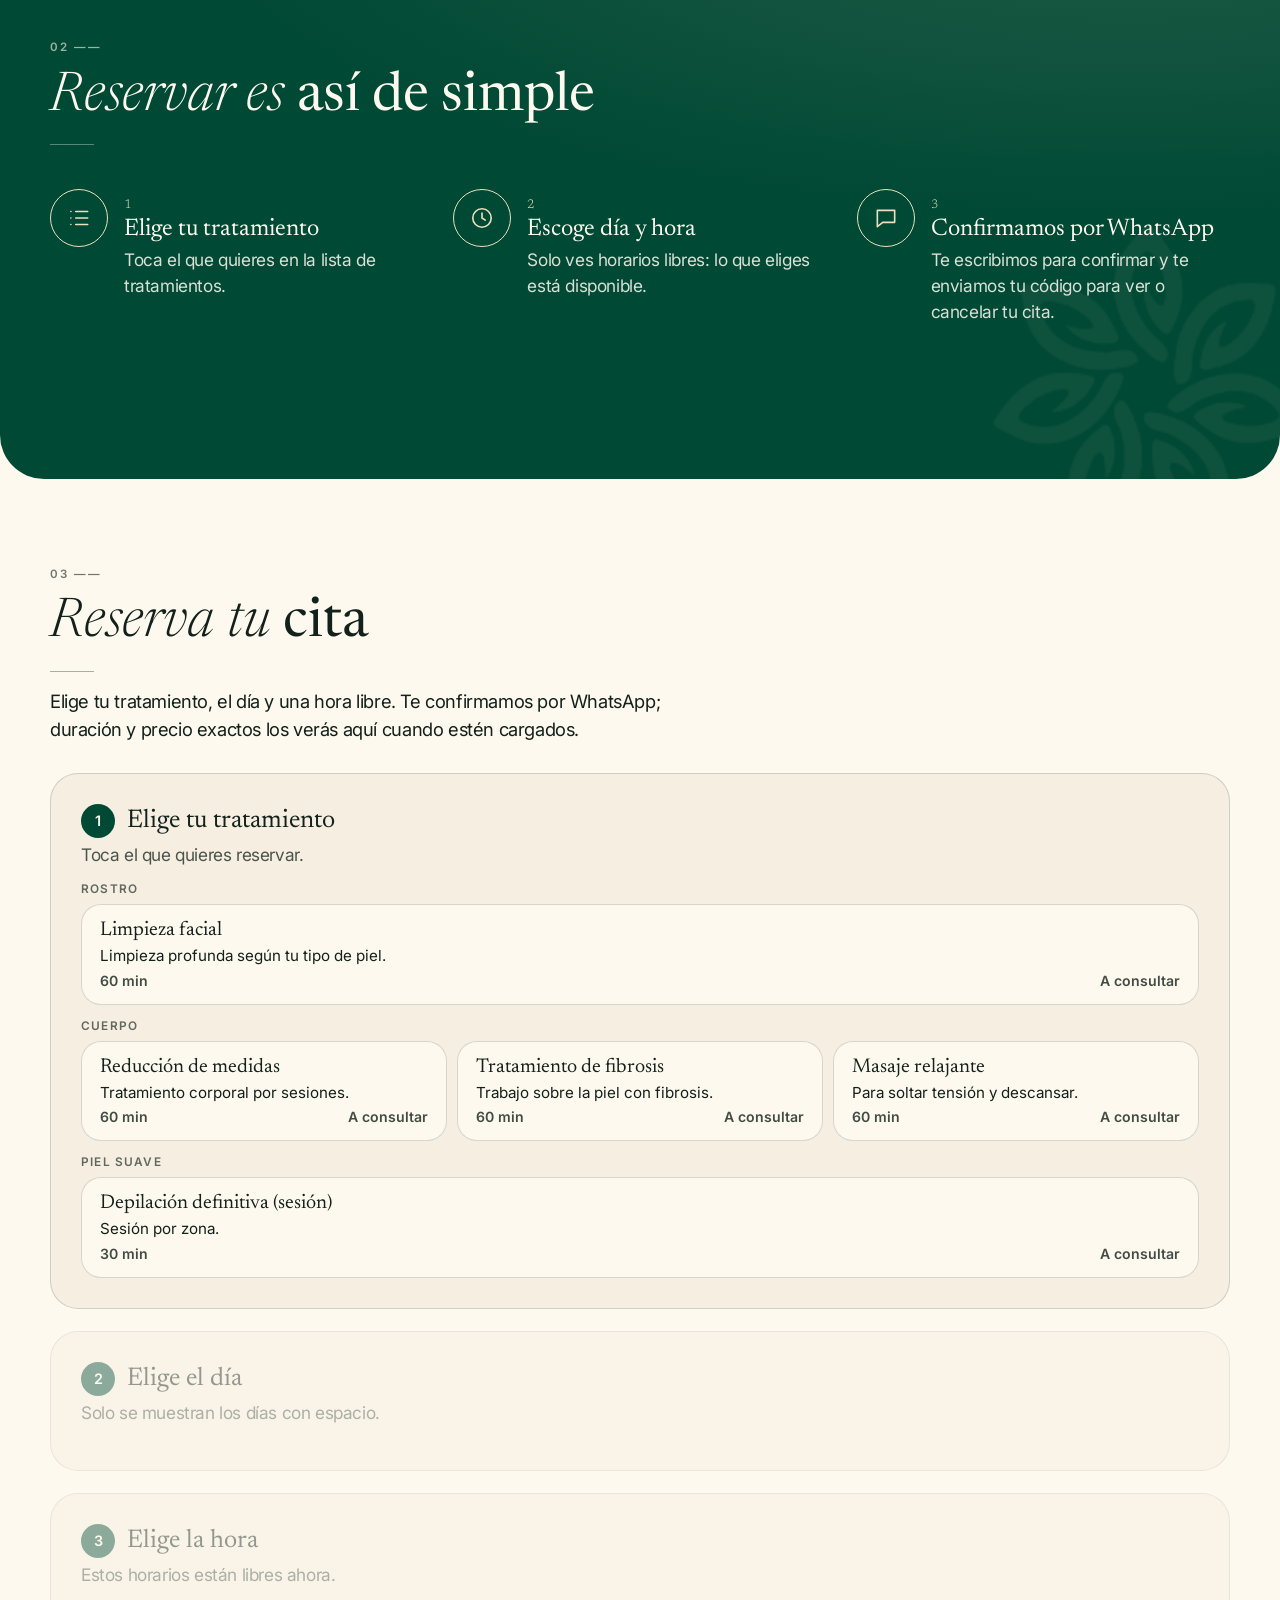
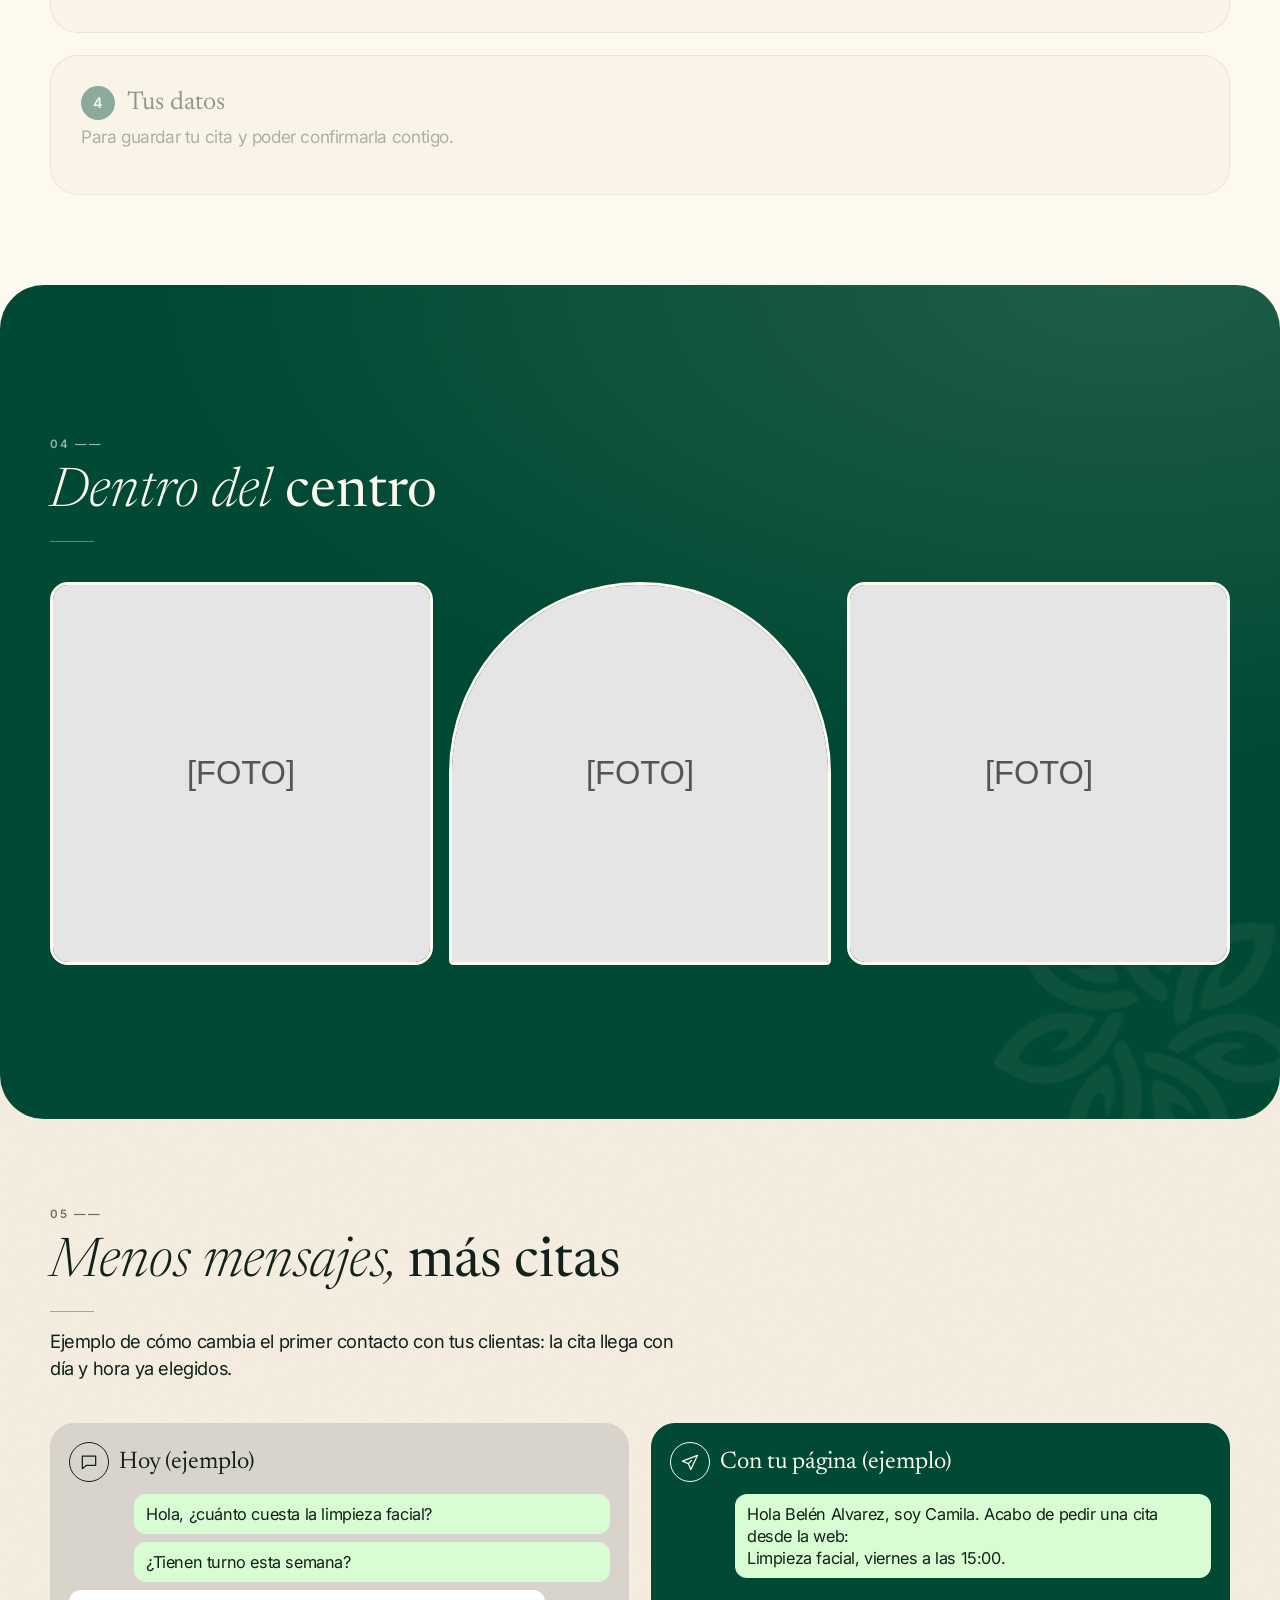
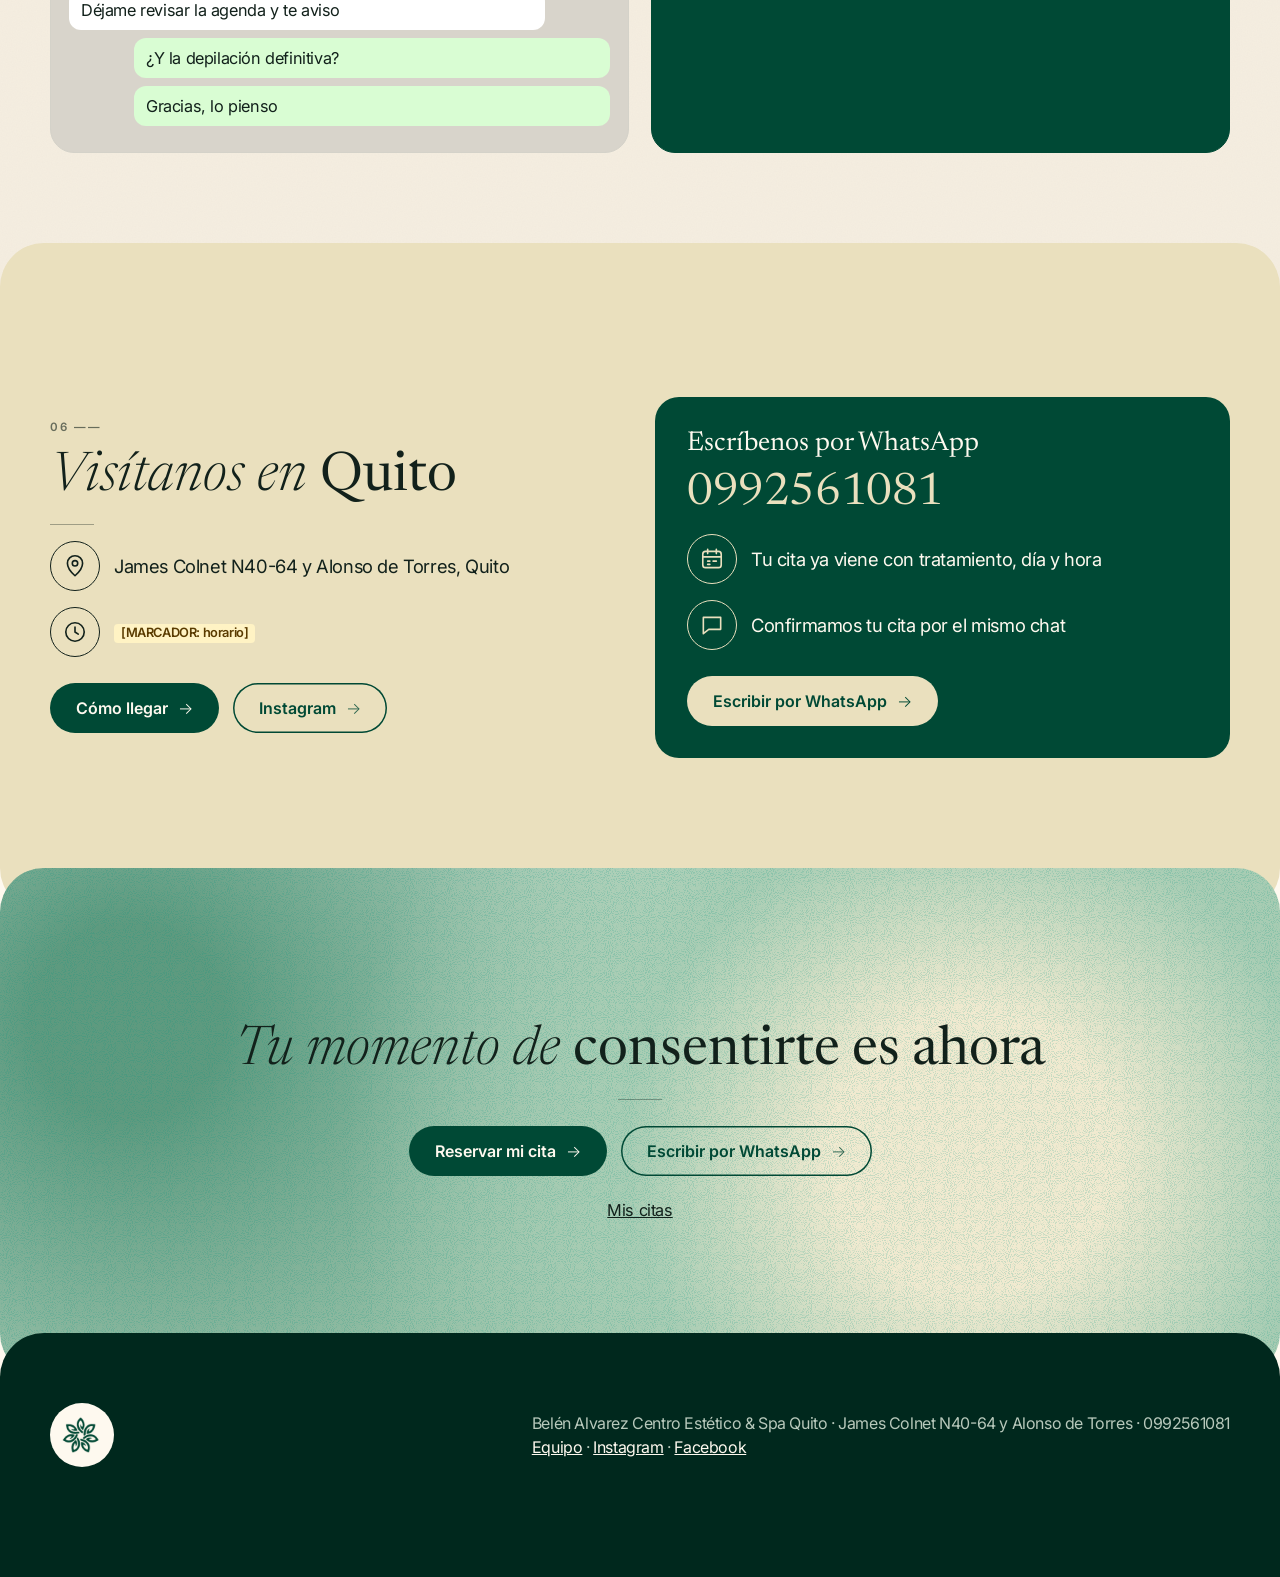
==== commit f72cce7d: "Sitio Pro de Belén: solo página, Mis citas y panel (sin demo, Premium ni propuesta) Co-Authored-By: " ====
--- a/index.html
+++ b/index.html
@@ -17,63 +17,290 @@
 <link rel="stylesheet" href="efectos/boticario.css">
 <style>:root { --fx-bg: #FEF9EF; --fx-paper: #F5EEE1; --fx-accent: #EAE0BE; --fx-ink: #12211B; --fx-deep: #004935; --fx-pop: #EAE0BE; --fx-font: "Inter", sans-serif; --fx-font-disp: "Newsreader", serif; --fx-font-txt: "Inter", sans-serif; }</style>
 
-<title>Demo de Belén Alvarez Centro Estético &amp; Spa</title>
-<meta name="description" content="Demo de Belén Alvarez Centro Estético &amp; Spa: la página, el panel y la propuesta.">
+<title>Belén Alvarez Centro Estético &amp; Spa · Quito</title>
+<meta name="description" content="Centro estético y spa en Quito: tratamientos faciales y corporales, depilación definitiva y masajes. Reserva tu cita por WhatsApp.">
+<meta property="og:title" content="Belén Alvarez Centro Estético &amp; Spa · Quito">
+<meta property="og:description" content="Tratamientos faciales y corporales. Más de 9 años cuidando tu piel. Reserva por WhatsApp.">
+<meta property="og:image" content="assets/og.jpg">
+<meta property="og:image:width" content="1200"><meta property="og:image:height" content="630">
+<script type="application/ld+json">
+{"@context": "https://schema.org", "@type": "DaySpa", "name": "Belén Alvarez Centro Estético & Spa Quito", "telephone": "+593992561081", "address": {"@type": "PostalAddress", "streetAddress": "James Colnet N40-64 y Alonso de Torres", "addressLocality": "Quito", "addressRegion": "Pichincha", "addressCountry": "EC"}, "sameAs": ["https://www.instagram.com/belen.alvarezspa", "[MARCADOR: facebook]"]}
+</script>
+<link rel="stylesheet" href="modulos/citas/citas.css">
 <style>
-/* Entrada de la demo: explica qué es cada página y cómo probarla. Solo variables --fx-* de la marca. */
-.hub-hero { padding-block: clamp(40px, 7vw, 84px) clamp(34px, 5vw, 64px); }
-.hub-lista { display: flex; flex-wrap: wrap; gap: 18px; }
-.hub-card { flex: 1 1 min(100%, 250px); display: grid; gap: 8px; align-content: start; padding: clamp(18px, 3vw, 24px); min-width: 0; text-decoration: none; color: var(--fx-ink); background: var(--fx-bg); border: 3px solid var(--fx-deep); border-radius: 10px; box-shadow: 5px 5px 0 var(--fx-deep); transition: transform .16s var(--fx-ease, ease-out), box-shadow .16s; }
-.hub-card:active { transform: translate(5px, 5px); box-shadow: 0 0 0 var(--fx-deep); }
-.hub-card small { font: 800 .8rem/1 var(--fx-font-txt); letter-spacing: .08em; text-transform: uppercase; background: var(--fx-deep); color: var(--fx-bg); justify-self: start; padding: 5px 8px; border-radius: 4px; }
-.hub-card b { font: 900 clamp(1.7rem, 4vw, 2.2rem)/.95 var(--fx-font-disp); text-transform: uppercase; }
-.hub-card span { font-size: 1.04rem; }
-.hub-card i { font: 800 1.05rem var(--fx-font-disp); font-style: normal; text-transform: uppercase; letter-spacing: .05em; margin-top: 6px; }
-.hub-card.principal { flex-basis: 100%; background: var(--fx-accent); }
-.hub-card.principal small { background: var(--fx-bg); color: var(--fx-deep); }
-.hub-card.principal b { font-size: clamp(2.3rem, 7vw, 3.8rem); }
-.hub-pasos ol { margin: 22px 0 0; padding-left: 1.3em; display: grid; gap: 12px; max-width: 64ch; font-size: 1.1rem; }
-.hub-pasos li::marker { font-weight: 800; }
-.hub-nota { margin-top: 26px; padding-top: 16px; border-top: 2px dashed color-mix(in srgb, var(--fx-deep) 30%, transparent); max-width: 64ch; font-size: .98rem; }
+/* Hero */
+.hero { position: relative; overflow: hidden; }
+.hero .wrap { display: grid; gap: 28px; align-items: center; padding-block: clamp(28px, 5vw, 64px) clamp(44px, 6vw, 80px); grid-template-columns: minmax(0, 1.05fr) minmax(0, .95fr); }
+.hero h1 { text-transform: uppercase; line-height: .84; }
+.hero h1 .fino { display: block; font: 300 clamp(2.4rem, 6.4vw, 4.6rem)/.9 var(--fx-font-disp); }
+.hero h1 .grueso { display: block; font: 900 clamp(4.2rem, 13vw, 9.6rem)/.84 var(--fx-font-disp); letter-spacing: .005em; }
+.hero .lead { margin-top: 20px; max-width: 40ch; font-size: 1.2rem; color: var(--fx-soft); }
+.hero-media { position: relative; justify-self: end; width: min(100%, 540px); }
+.hero-foto { aspect-ratio: 572 / 553; border-radius: 22px; overflow: hidden; box-shadow: 10px 10px 0 var(--fx-accent); }
+.hero-foto img { width: 100%; height: 100%; object-fit: cover; }
+.hero .sello { position: absolute; left: -34px; bottom: -26px; z-index: 2; }
+@media (max-width: 860px) {
+  .hero .wrap { grid-template-columns: 1fr; }
+  .hero-media { order: -1; justify-self: stretch; width: 100%; }
+  .hero-foto { aspect-ratio: 4 / 3.6; }
+  .hero .sello { left: auto; right: 10px; bottom: -22px; width: 108px; height: 108px; font-size: .98rem; }
+}
+
+/* Diagnóstico */
+.diag .wrap { display: grid; gap: clamp(28px, 5vw, 64px); grid-template-columns: minmax(0, .9fr) minmax(0, 1.1fr); align-items: center; }
+@media (max-width: 860px) { .diag .wrap { grid-template-columns: 1fr; } }
+.caja { background: var(--fx-paper); border: 3px solid var(--fx-deep); border-radius: 20px; box-shadow: 8px 8px 0 var(--fx-deep); padding: clamp(20px, 3vw, 30px); min-height: 440px; display: flex; flex-direction: column; gap: 16px; }
+.caja-cab { display: flex; align-items: center; gap: 12px; padding-bottom: 12px; border-bottom: 2px dashed color-mix(in srgb, var(--fx-deep) 30%, transparent); }
+.caja-cab img { width: 42px; height: 42px; border-radius: 50%; }
+.caja-cab b { display: block; font: 900 1.3rem/1 var(--fx-font-disp); text-transform: uppercase; }
+.caja-cab small { font-size: .95rem; }
+.prog { display: flex; align-items: center; gap: 12px; font: 700 .95rem var(--fx-font-txt); }
+.prog .pista { flex: 1; height: 8px; border-radius: 99px; background: color-mix(in srgb, var(--fx-deep) 15%, transparent); overflow: hidden; }
+.prog .pista div { height: 100%; background: var(--fx-accent); border-radius: 99px; transition: width .35s var(--fx-ease); }
+.caja h3 { font: 900 clamp(1.8rem, 4vw, 2.4rem)/.95 var(--fx-font-disp); text-transform: uppercase; }
+.ops { display: grid; gap: 10px; }
+.op { display: flex; align-items: center; gap: 12px; min-height: 58px; padding: 10px 16px; text-align: left; background: #fff; border: 2px solid var(--fx-deep); border-radius: 12px; font: 700 1.12rem/1.2 var(--fx-font-txt); color: var(--fx-ink); cursor: pointer; transition: transform .2s var(--fx-ease), box-shadow .2s; box-shadow: 3px 3px 0 var(--fx-deep); }
+.op:active { transform: translate(3px, 3px); box-shadow: none; }
+.op small { display: block; font-weight: 400; font-size: .95rem; }
+.enlace { align-self: flex-start; min-height: 44px; border: 0; background: none; font: 700 1.05rem var(--fx-font-txt); color: var(--fx-ink); cursor: pointer; padding: 0; text-decoration: underline; text-underline-offset: 3px; }
+.reco { background: var(--fx-deep); color: var(--fx-bg); border-radius: 14px; padding: 18px; }
+.reco small { color: var(--fx-pop); font: 700 .95rem var(--fx-font-txt); }
+.reco b { display: block; font: 900 clamp(2.1rem, 5vw, 2.8rem)/.9 var(--fx-font-disp); text-transform: uppercase; margin: 6px 0; }
+.reco p { color: var(--fx-soft); }
+.reco .precio { font: 900 1.8rem/1 var(--fx-font-disp); color: var(--fx-pop); margin-top: 10px; }
+
+/* Cómo pides */
+.pasos { display: grid; gap: 30px; grid-template-columns: repeat(auto-fit, minmax(min(100%, 250px), 1fr)); margin-top: 44px; }
+.paso { display: flex; gap: 16px; align-items: flex-start; }
+.paso .ico { color: var(--fx-pop); }
+.paso b { font: 300 1.1rem var(--fx-font-disp); color: var(--fx-pop); }
+.paso h3 { font: 800 1.6rem/1 var(--fx-font-disp); text-transform: uppercase; margin: 2px 0 6px; }
+.paso p { color: var(--fx-soft); }
+
+/* Galería */
+.galeria { display: grid; gap: 16px; grid-template-columns: repeat(auto-fit, minmax(min(100%, 300px), 1fr)); margin-top: 40px; }
+.galeria figure { margin: 0; border-radius: 18px; border: 3px solid var(--fx-bg); aspect-ratio: 1 / 1; }
+.galeria img { width: 100%; height: 100%; object-fit: cover; }
+.galeria figure:nth-child(2) { transform: rotate(1.5deg); } .galeria figure:nth-child(3) { transform: rotate(-1.5deg); }
+
+/* Qué cambia */
+.cambia { display: grid; gap: 22px; grid-template-columns: repeat(auto-fit, minmax(min(100%, 320px), 1fr)); margin-top: 40px; }
+.chat { border-radius: 20px; padding: 18px; background: var(--fx-chat); border: 3px solid var(--fx-deep); }
+.chat h3 { font: 800 1.4rem/1 var(--fx-font-disp); text-transform: uppercase; margin-bottom: 12px; display: flex; gap: 10px; align-items: center; }
+.burbuja { max-width: 88%; padding: 9px 12px; border-radius: 12px; margin: 8px 0; font: 400 1.02rem/1.35 var(--fx-font-txt); background: #fff; white-space: pre-line; }
+.burbuja.yo { margin-left: auto; background: #d9fdd3; }
+.chat.despues { background: var(--fx-deep); }
+.chat.despues h3 { color: var(--fx-bg); }
+
+/* Dónde */
+.donde { display: grid; gap: 30px; grid-template-columns: minmax(0, 1fr) minmax(0, 1fr); align-items: center; }
+@media (max-width: 860px) { .donde { grid-template-columns: 1fr; } }
+.dato { display: flex; gap: 14px; align-items: center; margin-top: 16px; font-size: 1.15rem; }
+.dato .ico { width: 50px; height: 50px; }
+
+/* Cierre */
+.cierre { overflow: hidden; text-align: center; }
+.cierre .contorno { position: absolute; left: 50%; top: 50%; transform: translate(-50%, -50%); white-space: nowrap; }
+.cierre .wrap { position: relative; }
+.cierre .acciones { justify-content: center; }
+.demo-links { display: flex; flex-wrap: wrap; gap: 8px 18px; justify-content: center; margin-top: 22px; font-size: 1.02rem; }
 </style>
 </head>
-<body data-pagina="Inicio de la demo" data-secciones='["Inicio de la demo"]'>
+<body data-pagina="Landing con citas (Pro)" data-secciones='["Inicio", "Tu tratamiento ideal", "Cómo reservas", "Reserva tu cita", "Galería", "Qué cambia", "Dónde estamos", "Cierre"]'>
+<svg width="0" height="0" style="position:absolute" aria-hidden="true"><defs>
+  <symbol id="i-reloj" viewBox="0 0 24 24"><circle cx="12" cy="12" r="8.5"/><path d="M12 7.5V12l3 2"/></symbol>
+  <symbol id="i-pin" viewBox="0 0 24 24"><path d="M12 21s7-6 7-11.5a7 7 0 0 0-14 0C5 15 12 21 12 21z"/><circle cx="12" cy="9.5" r="2.5"/></symbol>
+  <symbol id="i-tel" viewBox="0 0 24 24"><rect x="7" y="2.5" width="10" height="19" rx="2"/><path d="M11 18.5h2"/></symbol>
+  <symbol id="i-burger" viewBox="0 0 24 24"><path d="M4 10a8 5 0 0 1 16 0z"/><path d="M3.5 13.5h17M4 17h16a0 0 0 0 1 0 0 3 3 0 0 1-3 3H7a3 3 0 0 1-3-3z"/><path d="M9 7h.01M13 6.5h.01M15.5 8h.01"/></symbol>
+  <symbol id="i-bolsa" viewBox="0 0 24 24"><path d="M5 8h14l-1 12H6z"/><path d="M9 8V6a3 3 0 0 1 6 0v2"/></symbol>
+  <symbol id="i-moto" viewBox="0 0 24 24"><circle cx="6" cy="17" r="3"/><circle cx="18" cy="17" r="3"/><path d="M9 17h5l2-6h-4M16 11l2 6M12 11 10 7H7"/></symbol>
+  <symbol id="i-envio" viewBox="0 0 24 24"><path d="M21 4 3 11l7 3 3 7z"/><path d="m10 14 4-4"/></symbol>
+  <symbol id="i-chat" viewBox="0 0 24 24"><path d="M4 5h16v11H9l-5 4z"/></symbol>
+  <symbol id="i-web" viewBox="0 0 24 24"><rect x="3.5" y="4.5" width="17" height="15" rx="1.5"/><path d="M3.5 9h17M7 6.8h.01M9.5 6.8h.01"/></symbol>
+  <symbol id="i-ok" viewBox="0 0 24 24"><path d="m5 12 4.5 4.5L19 7"/></symbol>
+  <symbol id="i-pago" viewBox="0 0 24 24"><rect x="3" y="6" width="18" height="12" rx="1.5"/><path d="M3 10h18M7 14h3"/></symbol>
+  <symbol id="i-llave" viewBox="0 0 24 24"><rect x="5" y="10.5" width="14" height="10" rx="1.5"/><path d="M8 10.5V7.5a4 4 0 0 1 8 0v3"/></symbol>
+  <symbol id="i-foto" viewBox="0 0 24 24"><path d="M4 8h3l2-2.5h6L17 8h3v11H4z"/><circle cx="12" cy="13" r="3.5"/></symbol>
+  <symbol id="i-lista" viewBox="0 0 24 24"><path d="M9 6h11M9 12h11M9 18h11M4.5 6h.01M4.5 12h.01M4.5 18h.01"/></symbol>
+  <symbol id="i-copa" viewBox="0 0 24 24"><path d="M8 4h8v5a4 4 0 0 1-8 0zM8 6H5a3 3 0 0 0 3 4M16 6h3a3 3 0 0 1-3 4M12 13v4M8.5 20h7"/></symbol>
+  <symbol id="i-qr" viewBox="0 0 24 24"><rect x="3.5" y="3.5" width="6" height="6" rx="1"/><rect x="14.5" y="3.5" width="6" height="6" rx="1"/><rect x="3.5" y="14.5" width="6" height="6" rx="1"/><path d="M14.5 14.5h2v2h-2zM18.5 14.5h2M14.5 18.5h2M18.5 18.5v2"/></symbol>
+  <symbol id="i-estrella" viewBox="0 0 24 24"><path d="m12 3.5 2.6 5.3 5.9.9-4.3 4.1 1 5.8L12 16.8 6.8 19.6l1-5.8-4.3-4.1 5.9-.9z"/></symbol>
+  <symbol id="i-tarjeta" viewBox="0 0 24 24"><rect x="3" y="5.5" width="18" height="13" rx="2.5"/><path d="M3 10h18M7 15h4"/></symbol>
+  <symbol id="i-caja" viewBox="0 0 24 24"><path d="M6 3.5h12v5H6zM4 8.5h16l-1.5 11h-13z"/><path d="M9 13h6"/></symbol>
+  <symbol id="i-equipo" viewBox="0 0 24 24"><circle cx="9" cy="8.5" r="3"/><circle cx="17" cy="9.5" r="2.3"/><path d="M3.5 19c.5-3.5 2.7-5.5 5.5-5.5s5 2 5.5 5.5M15 14.2c2.6-.4 4.7 1 5.5 4.3"/></symbol>
+  <symbol id="i-juego" viewBox="0 0 24 24"><path d="M8 4h8v5a4 4 0 0 1-8 0zM8 6H5a3 3 0 0 0 3 4M16 6h3a3 3 0 0 1-3 4M12 13v4M8.5 20h7"/></symbol>
+  <symbol id="i-agenda" viewBox="0 0 24 24"><rect x="3.5" y="5" width="17" height="15" rx="2.5"/><path d="M3.5 10h17M8 3v4M16 3v4M8 14h2M13 14h3M8 17h2"/></symbol>
+  <symbol id="i-panel" viewBox="0 0 24 24"><rect x="3.5" y="3.5" width="7" height="7" rx="1.5"/><rect x="13.5" y="3.5" width="7" height="7" rx="1.5"/><rect x="3.5" y="13.5" width="7" height="7" rx="1.5"/><rect x="13.5" y="13.5" width="7" height="7" rx="1.5"/></symbol>
+</defs></svg>
+
+
+<div class="barra"><div class="wrap">
+  <div class="datos">
+    <span class="ocultable"><svg><use href="#i-reloj"/></svg> <span class="pend">[MARCADOR: horario]</span></span>
+    <span><svg><use href="#i-pin"/></svg>Quito · James Colnet y Alonso de Torres</span>
+    <span class="ocultable"><svg><use href="#i-tel"/></svg>0992561081</span>
+  </div>
+  <a href="#reservar">Reservar mi cita</a>
+</div></div>
 
 <header class="cabecera"><div class="wrap">
-  <a class="marca" href="index.html"><img src="assets/logo.webp" alt="" width="52" height="52"><span><b>Belén Alvarez</b><small>Demo para ti</small></span></a>
+  <a class="marca" href="#inicio"><img src="assets/logo.webp" alt="" width="52" height="52"><span><b>Belén Alvarez</b><small>Centro estético &amp; spa</small></span></a>
+  <nav aria-label="Principal"><a href="#diagnostico">Tu tratamiento ideal</a><a href="#reservar">Servicios</a><a href="#como">Cómo reservas</a><a href="#donde">Dónde</a><a href="mis-citas.html">Mis citas</a></nav>
 </div></header>
 
 <main>
-<section class="oscuro hub-hero"><div class="wrap">
-  <h1 class="doble fx-entra fx-d1"><span>Demo de</span>Belén Alvarez</h1>
-  <p class="intro fx-entra fx-d2" style="color:var(--fx-soft)">Así funcionaría tu sistema de citas: la página donde tus clientas eligen día y hora libres, su espacio «Mis citas», tu panel de trabajo, la versión Premium y la propuesta. Todo con datos de ejemplo.</p>
-</div></section>
-
-<section class="sec papel"><div class="wrap">
-  <nav class="hub-lista" aria-label="Páginas de la demo" data-stagger>
-    <a class="hub-card principal" href="inicio.html"><small>Empieza aquí</small><b>Tu página con reservas</b><span>Tu marca, el diagnóstico y la reserva: la clienta elige tratamiento, día y una hora que de verdad está libre.</span><i>Entrar →</i></a>
-    <a class="hub-card" href="mis-citas.html"><small>Plan Pro · clienta</small><b>Mis citas</b><span>Con su código ve sus próximas citas y puede cancelarlas. El código le llega por WhatsApp cuando confirmas.</span><i>Entrar →</i></a>
-    <a class="hub-card" href="personal.html"><small>Plan Pro · tu equipo</small><b>Tu panel</b><span>Citas por confirmar, agenda de la semana, clientas, resumen y ajustes de horario y tratamientos.</span><i>Entrar →</i></a>
-    <a class="hub-card" href="premium.html"><small>Plan Premium</small><b>Panel modular</b><span>Reporte mensual y módulos que se encienden cuando los necesites.</span><i>Entrar →</i></a>
-    <a class="hub-card" href="propuesta.html"><small>Para ti</small><b>La propuesta</b><span>Los tres planes, qué incluye cada uno y los módulos recomendados.</span><i>Entrar →</i></a>
+<section class="hero oscuro" id="inicio"><div class="wrap">
+  <div>
+    <h1><span class="fino fx-entra fx-d1">Tu momento de</span><span class="grueso fx-golpe">autocuidado</span></h1>
+    <p class="lead fx-entra fx-d3">Centro especializado en tratamientos faciales y corporales. Más de 9 años cuidando la piel de nuestros clientes, en Loja desde 2015 y en Quito desde 2020.</p>
+    <div class="acciones fx-entra fx-d4">
+      <a class="btn" href="#diagnostico">Tu tratamiento ideal</a>
+      <a class="btn btn-linea" href="#reservar">Reservar cita</a>
+    </div>
+  </div>
+  <div class="hero-media fx-entra fx-d2">
+    <div class="hero-foto"><img src="assets/marcador.svg" alt="[MARCADOR: foto de cabina o tratamiento]" width="572" height="553" fetchpriority="high"></div>
     
-  </nav>
-</div></section>
-
-<section class="sec"><div class="wrap hub-pasos">
-  <h2 class="doble" data-reveal><span>Cómo</span>probarla</h2>
-  <ol><li><b>Reserva una cita.</b> En tu página elige un tratamiento, un día y una hora. Solo aparecen horas libres.</li><li><b>Confírmala en tu panel.</b> Entra al panel como Administración o Recepción: la cita aparece en «Por confirmar». Al confirmar se abre WhatsApp con el mensaje y el código de la clienta.</li><li><b>Mira Mis citas.</b> Usa el código BA-7K3Q9V y los últimos 4 dígitos que muestra la página (en la demo hay un botón que los escribe por ti).</li><li><b>Prueba los ajustes.</b> Como administración cambia el horario o la duración de un tratamiento y mira cómo cambian los espacios libres.</li></ol>
-  <p class="hub-nota">Servicios, duraciones, precios y clientas son de ejemplo. Lo que pruebes se guarda solo en este navegador y no se comparte.</p>
+  </div>
+</div></section>
+
+
+
+<section class="sec papel diag" id="diagnostico"><div class="wrap">
+  <div data-reveal>
+    <h2 class="doble"><span>Encuentra:</span>Tu tratamiento ideal</h2>
+    <p class="intro">Cuéntanos qué quieres cuidar y te sugerimos por dónde empezar. En tu cita lo confirmamos contigo.</p>
+  </div>
+  <div class="caja" id="caja-diag" aria-live="polite"></div>
+</div></section>
+
+<section class="sec oscuro" id="como"><div class="wrap">
+  <h2 class="doble" data-reveal><span>Reservar es</span>así de simple</h2>
+  <div class="pasos" data-stagger>
+    <div class="paso"><span class="ico"><svg><use href="#i-lista"/></svg></span><div><b>1</b><h3>Elige tu tratamiento</h3><p>Toca el que quieres en la lista de tratamientos.</p></div></div>
+    <div class="paso"><span class="ico"><svg><use href="#i-reloj"/></svg></span><div><b>2</b><h3>Escoge día y hora</h3><p>Solo ves horarios libres: lo que eliges está disponible.</p></div></div>
+    <div class="paso"><span class="ico"><svg><use href="#i-chat"/></svg></span><div><b>3</b><h3>Confirmamos por WhatsApp</h3><p>Te escribimos para confirmar y te enviamos tu código para ver o cancelar tu cita.</p></div></div>
+    
+  </div>
+</div></section>
+
+<section class="sec" id="reservar"><div class="wrap">
+  <h2 class="doble" data-reveal><span>Reserva tu</span>cita</h2>
+  <p class="intro" data-reveal>Elige tu tratamiento, el día y una hora libre. Te confirmamos por WhatsApp; duración y precio exactos los verás aquí cuando estén cargados.</p>
+  <div id="reserva"></div>
+</div></section>
+
+<section class="sec oscuro" id="galeria"><div class="wrap">
+  <h2 class="doble" data-reveal><span>Dentro del</span>centro</h2>
+  <div class="galeria" data-stagger>
+    <figure class="fx-zoom"><img src="assets/marcador.svg" alt="[MARCADOR: foto cabina]" width="458" height="464" loading="lazy"></figure>
+    <figure class="fx-zoom"><img src="assets/marcador.svg" alt="[MARCADOR: foto tratamiento]" width="571" height="453" loading="lazy"></figure>
+    <figure class="fx-zoom"><img src="assets/marcador.svg" alt="[MARCADOR: foto equipo]" width="563" height="694" loading="lazy"></figure>
+    
+  </div>
+</div></section>
+
+<section class="sec papel" id="cambia"><div class="wrap">
+  <h2 class="doble" data-reveal><span>Menos mensajes,</span>más citas</h2>
+  <p class="intro" data-reveal>Ejemplo de cómo cambia el primer contacto con tus clientas: la cita llega con día y hora ya elegidos.</p>
+  <div class="cambia" data-stagger>
+    <div class="chat"><h3><span class="ico" style="width:40px;height:40px"><svg style="width:20px;height:20px"><use href="#i-chat"/></svg></span>Hoy (ejemplo)</h3>
+      <div class="burbuja yo">Hola, ¿cuánto cuesta la limpieza facial?</div><div class="burbuja yo">¿Tienen turno esta semana?</div><div class="burbuja">Déjame revisar la agenda y te aviso</div><div class="burbuja yo">¿Y la depilación definitiva?</div><div class="burbuja yo">Gracias, lo pienso</div>
+    </div>
+    <div class="chat despues"><h3><span class="ico" style="width:40px;height:40px"><svg style="width:20px;height:20px"><use href="#i-envio"/></svg></span>Con tu página (ejemplo)</h3>
+      <div class="burbuja yo">Hola Belén Alvarez, soy Camila. Acabo de pedir una cita desde la web:
+Limpieza facial, viernes a las 15:00.</div>
+    </div>
+  </div>
+</div></section>
+
+<section class="sec arena" id="donde"><div class="wrap donde">
+  <div data-reveal>
+    <h2 class="doble"><span>Visítanos en</span>Quito</h2>
+    <div class="dato"><span class="ico"><svg><use href="#i-pin"/></svg></span><span>James Colnet N40-64 y Alonso de Torres, Quito</span></div>
+    <div class="dato"><span class="ico"><svg><use href="#i-reloj"/></svg></span><span> <span class="pend">[MARCADOR: horario]</span></span></div>
+    <div class="acciones">
+      <a class="btn" href="https://www.google.com/maps/search/?api=1&amp;query=Belén Alvarez Centro Estético &amp; Spa James Colnet N40-64 Quito" target="_blank" rel="noopener">Cómo llegar</a>
+      <a class="btn btn-linea" id="ig" target="_blank" rel="noopener">Instagram</a>
+    </div>
+  </div>
+  <div class="oscuro" style="border-radius:20px;padding:clamp(22px,3vw,32px);box-shadow:8px 8px 0 var(--fx-deep);border:3px solid var(--fx-deep)" data-reveal>
+    <h3 style="font:900 2rem/.95 var(--fx-font-disp);text-transform:uppercase">Escríbenos por WhatsApp</h3>
+    <p style="font:900 clamp(2.4rem,7vw,3.4rem)/1 var(--fx-font-disp);color:var(--fx-pop);margin:10px 0 6px">0992561081</p>
+    <div class="dato"><span class="ico" style="color:var(--fx-pop)"><svg><use href="#i-agenda"/></svg></span><span>Tu cita ya viene con tratamiento, día y hora</span></div>
+    <div class="dato"><span class="ico" style="color:var(--fx-pop)"><svg><use href="#i-chat"/></svg></span><span>Confirmamos tu cita por el mismo chat </span></div>
+    <div class="acciones"><a class="btn" data-wa="Hola, quiero reservar una cita">Escribir por WhatsApp</a></div>
+  </div>
+</div></section>
+
+<section class="sec oscuro cierre"><div class="wrap">
+  <h2 class="doble" data-reveal><span>Tu momento de</span>consentirte es ahora</h2>
+  <div class="acciones"><a class="btn" href="#reservar">Reservar mi cita</a><a class="btn btn-linea" data-wa="Hola, quiero información sobre sus tratamientos">Escribir por WhatsApp</a></div>
+  
+  <div class="demo-links"><a href="mis-citas.html">Mis citas</a></div>
 </div></section>
 </main>
 
 <footer><div class="wrap">
   <img src="assets/logo.webp" alt="Belén Alvarez Centro Estético &amp; Spa" width="64" height="64" loading="lazy">
-  <div>Belén Alvarez Centro Estético &amp; Spa Quito · 0992561081</div>
+  <div>Belén Alvarez Centro Estético &amp; Spa Quito · James Colnet N40-64 y Alonso de Torres · 0992561081<br>
+  <a href="personal.html" rel="nofollow">Equipo</a> · <a id="ig2" target="_blank" rel="noopener">Instagram</a> · <a id="fb" target="_blank" rel="noopener">Facebook</a></div>
 </div></footer>
 
+<a class="wa-flot" data-wa="Hola, quiero reservar una cita" aria-label="Escribir a Belén Alvarez Centro Estético &amp; Spa por WhatsApp"><svg viewBox="0 0 24 24" aria-hidden="true"><path d="M12 2a10 10 0 0 0-8.6 15.1L2 22l5-1.3A10 10 0 1 0 12 2zm5.3 14.2c-.2.6-1.3 1.2-1.8 1.3-.5 0-1 .2-3.3-.7-2.8-1.1-4.6-4-4.7-4.2-.1-.2-1.1-1.5-1.1-2.9s.7-2 1-2.3c.2-.3.5-.3.7-.3h.5c.2 0 .4 0 .6.5l.8 2c.1.2.1.4 0 .5l-.3.5-.4.4c-.1.2-.3.3-.1.6.2.3.8 1.3 1.7 2.1 1.2 1 2.1 1.3 2.4 1.5.3.1.5.1.6-.1l.9-1c.2-.3.4-.2.6-.1l1.9.9c.3.1.5.2.5.3.1.2.1.7-.1 1.3z"/></svg></a>
+
+
 <script src="config.js"></script>
+<script src="menu.js"></script>
+<script>window.CITASDATA = {"mock": {"config": {"prefijo": "BA", "capacidad": 2, "paso_min": 30, "anticipacion_min": 60, "max_dias": 60, "max_citas_activas": 3, "sellos_meta": 5}, "horario": [{"dia": 1, "abre": "09:00", "cierra": "18:00"}, {"dia": 2, "abre": "09:00", "cierra": "18:00"}, {"dia": 3, "abre": "09:00", "cierra": "18:00"}, {"dia": 4, "abre": "09:00", "cierra": "18:00"}, {"dia": 5, "abre": "09:00", "cierra": "18:00"}, {"dia": 6, "abre": "09:00", "cierra": "14:00"}], "servicios": [{"nombre": "Limpieza facial", "categoria": "Rostro", "descripcion": "Limpieza profunda según tu tipo de piel.", "duracion_min": 60, "precio": null}, {"nombre": "Reducción de medidas", "categoria": "Cuerpo", "descripcion": "Tratamiento corporal por sesiones.", "duracion_min": 60, "precio": null}, {"nombre": "Tratamiento de fibrosis", "categoria": "Cuerpo", "descripcion": "Trabajo sobre la piel con fibrosis.", "duracion_min": 60, "precio": null}, {"nombre": "Masaje relajante", "categoria": "Cuerpo", "descripcion": "Para soltar tensión y descansar.", "duracion_min": 60, "precio": null}, {"nombre": "Depilación definitiva (sesión)", "categoria": "Piel suave", "descripcion": "Sesión por zona.", "duracion_min": 30, "precio": null}], "ejemplo": {"codigo": "BA-7K3Q9V", "ultimos4": "4567"}}, "textos": {"wa_cita": "Hola Belén, soy {nombre}. Acabo de pedir una cita desde la web: {servicio}, {dia} a las {hora}.", "wa_confirmar": "Hola {nombre} 🌿 Tu cita de {servicio} está confirmada para el {dia} a las {hora}. Tu código para ver o cancelar tus citas es {codigo}: {url}"}, "produccion": true};</script>
+<script src="modulos/citas/citas-mock.js"></script>
+<script src="modulos/citas/citas-api.js"></script>
+<script src="modulos/citas/citas-ui.js"></script>
+<script src="modulos/citas/citas-landing.js"></script>
+<script>
+const { esc, plata } = CU;
+const ITEMS = new Map(MENU.categorias.flatMap(c => c.items.map(i => [i.id, i])));
+const wa = (n, t) => `https://wa.me/${String(n).replace(/\D/g, '')}?text=${encodeURIComponent(t)}`;
+document.querySelectorAll('[data-wa]').forEach(a => { a.href = wa(DEMO.waCliente, a.dataset.wa); a.target = '_blank'; a.rel = 'noopener'; a.addEventListener('click', () => CITAS.evento('click_whatsapp', { origen: 'landing' })); });
+['ig', 'ig2'].forEach(i => document.getElementById(i).href = DEMO.instagram);
+{ const fb = document.getElementById('fb'); if (fb) fb.href = DEMO.facebook; }
+Reserva.iniciar('#reserva', { wa: DEMO.waCliente });
+
+/* Diagnóstico: recomienda solo productos reales de la carta. Preguntas y reglas vienen de cliente.json → diag */
+const DIAG = {"titulo": "Tu tratamiento ideal", "sub": "Tres preguntas, una sugerencia", "fino": "Encuentra:", "intro": "Cuéntanos qué quieres cuidar y te sugerimos por dónde empezar. En tu cita lo confirmamos contigo.", "hoy": "Te sugerimos empezar por", "preguntas": [{"clave": "zona", "texto": "¿Qué quieres cuidar?", "opciones": [{"valor": "rostro", "texto": "Mi rostro"}, {"valor": "cuerpo", "texto": "Mi cuerpo"}, {"valor": "vello", "texto": "Quitar el vello", "detalle": "Depilación"}, {"valor": "descanso", "texto": "Descansar y relajarme"}]}, {"clave": "foco", "texto": "Si es el cuerpo, ¿qué te interesa más?", "opciones": [{"valor": "medidas", "texto": "Reducir medidas"}, {"valor": "fibrosis", "texto": "Piel con fibrosis"}, {"valor": "otro", "texto": "Otra cosa / no aplica"}]}, {"clave": "primera", "texto": "¿Es tu primera visita?", "opciones": [{"valor": "si", "texto": "Sí, es mi primera vez"}, {"valor": "no", "texto": "Ya nos conozco"}]}], "reglas": [{"si": {"zona": "rostro"}, "id": "limpiezas"}, {"si": {"zona": "vello"}, "id": "depilacion"}, {"si": {"zona": "descanso"}, "id": "masajes"}, {"si": {"zona": "cuerpo", "foco": "medidas"}, "id": "medidas"}, {"si": {"zona": "cuerpo", "foco": "fibrosis"}, "id": "fibrosis"}, {"si": {"zona": "cuerpo"}, "id": "masajes"}], "defecto": "limpiezas", "compartir": {"clave": "primera", "valor": "si", "id": "limpiezas", "texto": "Si es tu primera visita, pregunta también por"}};
+const preguntas = DIAG.preguntas.map(q => ({ k: q.clave, t: q.texto, ops: q.opciones.map(o => [o.valor, o.texto, o.detalle || '']) }));
+function recomendar(r) {
+  for (const g of DIAG.reglas) if (Object.entries(g.si).every(([k, v]) => r[k] === v)) return g.id;
+  return DIAG.defecto;
+}
+const s = { paso: 0, r: {} }, caja = document.getElementById('caja-diag'), N = preguntas.length;
+const cab = `<div class="caja-cab"><img src="assets/logo.webp" alt="" width="42" height="42"><div><b>${esc(DIAG.titulo)}</b><small>${esc(DIAG.sub)}</small></div></div>`;
+function pintar() {
+  if (s.paso < N) {
+    const q = preguntas[s.paso];
+    caja.innerHTML = `${cab}<div class="prog"><span>Paso ${s.paso + 1} de ${N}</span><div class="pista"><div style="width:${s.paso / N * 100}%"></div></div></div>
+      <div class="fx-paso" style="display:flex;flex-direction:column;gap:14px"><h3>${esc(q.t)}</h3>
+      <div class="ops">${q.ops.map(([v, t, d]) => `<button type="button" class="op" data-v="${esc(v)}"><span>${esc(t)}${d ? `<small>${esc(d)}</small>` : ''}</span></button>`).join('')}</div>
+      ${s.paso ? '<button type="button" class="enlace" id="volver">Volver</button>' : ''}</div>`;
+    requestAnimationFrame(() => requestAnimationFrame(() => { caja.querySelector('.pista div').style.width = ((s.paso + 1) / N * 100) + '%'; }));
+    caja.querySelectorAll('.op').forEach(b => b.onclick = () => { s.r[q.k] = b.dataset.v; s.paso++; pintar(); });
+    const v = document.getElementById('volver'); if (v) v.onclick = () => { s.paso--; pintar(); };
+  } else {
+    const id = recomendar(s.r), it = ITEMS.get(id), sv = Reserva.buscar(it.nombre);
+    const comp = DIAG.compartir && s.r[DIAG.compartir.clave] === DIAG.compartir.valor ? ITEMS.get(DIAG.compartir.id) : null;
+    caja.innerHTML = `${cab}<div class="fx-paso" style="display:flex;flex-direction:column;gap:14px">
+      <div class="reco"><small>${esc(DIAG.hoy)}</small><b>${esc(it.nombre)}</b>${it.lema ? `<p><strong>${esc(it.lema)}.</strong></p>` : ''}
+        <p>${esc((sv && sv.descripcion) || (it.desc && !/^\[/.test(it.desc) ? it.desc : ''))}</p><div class="precio">${sv ? `${sv.duracion_min} min · ${esc(plata(sv.precio))}` : ''}</div></div>
+      ${comp ? `<p>${esc(DIAG.compartir.texto)} <strong>${esc(comp.nombre)}</strong>.</p>` : ''}
+      <button type="button" class="btn" id="add-reco">Reservar este tratamiento</button>
+      <div style="display:flex;gap:18px;flex-wrap:wrap"><a class="enlace" href="#reservar">Ver todos los tratamientos</a><button type="button" class="enlace" id="otra">Probar otra vez</button></div></div>`;
+    document.getElementById('add-reco').onclick = () => { if (!Reserva.elegirPorNombre(it.nombre)) document.getElementById('reservar').scrollIntoView({ behavior: 'smooth' }); };
+    document.getElementById('otra').onclick = () => { s.paso = 0; s.r = {}; pintar(); };
+  }
+}
+pintar();
+</script>
 <script src="fx.js"></script>
-<script src="demo.js"></script>
+
 </body>
 </html>
--- a/modulos/citas/citas.css
+++ b/modulos/citas/citas.css
@@ -0,0 +1,110 @@
+/* citas.css · piezas de pantalla del módulo de citas (reserva en la landing, Mis citas, panel del personal).
+   Solo variables --fx-* de la marca (+ 3 colores de estado). Suaves y redondeadas para calma; móvil primero: nada depende de :hover. Prefijo ci-. */
+:root { --ci-ok: #1c6b47; --ci-warn: #8a5a00; --ci-err: #a4372b; --ci-r: 18px; --ci-borde: color-mix(in srgb, var(--fx-ink) 16%, transparent); }
+.ci-oculto { display: none !important; }
+.ci-lector { position: absolute; width: 1px; height: 1px; overflow: hidden; clip: rect(0 0 0 0); white-space: nowrap; }
+
+/* avisos */
+#ci-avisos { position: fixed; left: 50%; bottom: calc(24px + env(safe-area-inset-bottom, 0px)); transform: translateX(-50%); z-index: 90; display: grid; gap: 8px; width: min(440px, 100% - 28px); pointer-events: none; }
+.ci-aviso { background: var(--fx-deep); color: var(--fx-bg); padding: 13px 18px; border-radius: 40px; font: 600 1rem/1.3 var(--fx-font-txt); box-shadow: 0 10px 30px rgba(0,0,0,.25); animation: ci-entra .25s var(--fx-ease) both; text-align: center; }
+.ci-aviso.err { background: var(--ci-err); }
+.ci-aviso.sale { opacity: 0; transform: translateY(8px); transition: opacity .25s, transform .25s; }
+@keyframes ci-entra { from { opacity: 0; transform: translateY(10px); } }
+
+/* formularios y botones */
+.ci-campo { display: grid; gap: 6px; margin-bottom: 14px; font: 600 .92rem var(--fx-font-txt); }
+.ci-campo input, .ci-campo select, .ci-campo textarea { font: 400 1.05rem var(--fx-font-txt); min-height: 50px; padding: 10px 16px; border: 1px solid var(--ci-borde); border-radius: 14px; background: var(--fx-bg); color: var(--fx-ink); width: 100%; }
+.ci-campo input:focus-visible, .ci-campo select:focus-visible, .ci-campo textarea:focus-visible, .ci-btn:focus-visible, .ci-dia:focus-visible, .ci-hora:focus-visible { outline: 3px solid var(--fx-aur-3, var(--fx-deep)); outline-offset: 2px; }
+.ci-campo small { font-weight: 400; opacity: .75; }
+.ci-err { color: var(--ci-err); font: 600 1rem/1.3 var(--fx-font-txt); min-height: 1.3em; margin: 0 0 8px; }
+.ci-btn { display: inline-flex; align-items: center; justify-content: center; gap: 8px; min-height: 50px; padding: 0 24px; border: 0; border-radius: 40px; background: var(--fx-deep); color: var(--fx-bg); font: 600 1rem/1 var(--fx-font-txt); cursor: pointer; text-decoration: none; transition: transform .2s var(--fx-ease); }
+.ci-btn:active:not(:disabled) { transform: scale(.97); }
+.ci-btn:disabled { opacity: .5; cursor: default; }
+.ci-btn.linea { background: transparent; color: inherit; box-shadow: inset 0 0 0 1.5px currentColor; }
+.ci-btn.peq { min-height: 44px; padding: 0 16px; font-size: .92rem; }
+.ci-btn.rojo { background: transparent; color: var(--ci-err); box-shadow: inset 0 0 0 1.5px var(--ci-err); }
+.ci-enlace { background: none; border: 0; padding: 0; min-height: 44px; font: 600 1rem var(--fx-font-txt); text-decoration: underline; text-underline-offset: 3px; color: inherit; cursor: pointer; }
+
+/* tarjetas, chips, filas */
+.ci-card { background: var(--fx-paper); border: 1px solid var(--ci-borde); border-radius: 24px; padding: clamp(18px, 3vw, 28px); }
+.ci-card + .ci-card { margin-top: 16px; }
+.ci-card h3 { font: 400 1.6rem/1.1 var(--fx-font-disp); margin-bottom: 12px; }
+.ci-chip { display: inline-flex; align-items: center; font: 600 .74rem/1 var(--fx-font-txt); text-transform: uppercase; letter-spacing: .07em; padding: 6px 10px; border-radius: 99px; background: var(--fx-deep); color: var(--fx-bg); }
+.ci-chip.ok { background: var(--ci-ok); color: #fff; } .ci-chip.aviso { background: var(--ci-warn); color: #fff; }
+.ci-chip.suave { background: transparent; box-shadow: inset 0 0 0 1.5px currentColor; color: inherit; }
+.ci-vacio { padding: 26px 12px; text-align: center; opacity: .7; }
+.ci-fila { display: flex; flex-wrap: wrap; align-items: center; justify-content: space-between; gap: 8px 14px; padding: 14px 0; border-bottom: 1px solid var(--ci-borde); }
+.ci-fila:last-child { border-bottom: 0; }
+.ci-fila b { font: 600 1.05rem/1.2 var(--fx-font-txt); }
+.ci-fila small { display: block; font: 400 .92rem/1.35 var(--fx-font-txt); opacity: .78; margin-top: 2px; }
+.ci-fila .der { display: flex; flex-wrap: wrap; gap: 8px; align-items: center; }
+
+/* reserva: servicio → día → hora → datos */
+.ci-res { display: grid; gap: 22px; margin-top: 30px; }
+.ci-paso { background: var(--fx-paper); border: 1px solid var(--ci-borde); border-radius: 28px; padding: clamp(18px, 3vw, 30px); }
+.ci-paso > h3 { font: 400 1.6rem/1.1 var(--fx-font-disp); margin-bottom: 4px; display: flex; gap: 12px; align-items: center; }
+.ci-paso > h3 .n { width: 34px; height: 34px; border-radius: 50%; background: var(--fx-deep); color: var(--fx-bg); font: 600 .9rem/34px var(--fx-font-txt); text-align: center; flex-shrink: 0; }
+.ci-paso > p { opacity: .75; margin-bottom: 14px; }
+.ci-paso.apagado { opacity: .45; pointer-events: none; }
+.ci-servs { display: grid; gap: 10px; grid-template-columns: repeat(auto-fit, minmax(min(100%, 260px), 1fr)); }
+.ci-serv { text-align: left; padding: 14px 18px; border-radius: 20px; border: 1px solid var(--ci-borde); background: var(--fx-bg); color: var(--fx-ink); cursor: pointer; font: 400 .95rem/1.35 var(--fx-font-txt); display: grid; gap: 4px; transition: transform .2s var(--fx-ease), box-shadow .2s; }
+.ci-serv b { font: 400 1.25rem/1.15 var(--fx-font-disp); }
+.ci-serv .meta { display: flex; justify-content: space-between; gap: 8px; font-weight: 600; font-size: .88rem; opacity: .8; }
+.ci-serv[aria-pressed="true"] { background: var(--fx-deep); color: var(--fx-bg); border-color: var(--fx-deep); }
+.ci-cat { font: 600 .74rem var(--fx-font-txt); text-transform: uppercase; letter-spacing: .1em; opacity: .65; margin: 14px 0 8px; }
+.ci-cat:first-child { margin-top: 0; }
+.ci-dias { display: flex; gap: 8px; overflow-x: auto; padding: 4px 2px 10px; scrollbar-width: thin; scroll-snap-type: x proximity; }
+.ci-dia { flex: 0 0 auto; width: 74px; min-height: 84px; display: grid; place-items: center; align-content: center; gap: 2px; border-radius: 22px; border: 1px solid var(--ci-borde); background: var(--fx-bg); color: var(--fx-ink); cursor: pointer; font: 600 .78rem var(--fx-font-txt); text-transform: uppercase; letter-spacing: .06em; scroll-snap-align: start; }
+.ci-dia b { font: 400 1.7rem/1 var(--fx-font-disp); text-transform: none; letter-spacing: 0; }
+.ci-dia small { font: 400 .7rem var(--fx-font-txt); text-transform: none; letter-spacing: 0; opacity: .75; }
+.ci-dia[aria-pressed="true"] { background: var(--fx-deep); color: var(--fx-bg); border-color: var(--fx-deep); }
+.ci-dia:disabled { opacity: .38; cursor: default; }
+.ci-navdias { display: flex; justify-content: space-between; align-items: center; gap: 10px; margin-bottom: 6px; font: 600 .95rem var(--fx-font-txt); }
+.ci-horas { display: grid; gap: 8px; grid-template-columns: repeat(auto-fill, minmax(86px, 1fr)); }
+.ci-hora { min-height: 48px; border-radius: 40px; border: 1px solid var(--ci-borde); background: var(--fx-bg); color: var(--fx-ink); font: 600 1rem var(--fx-font-txt); cursor: pointer; font-variant-numeric: tabular-nums; }
+.ci-hora[aria-pressed="true"] { background: var(--fx-deep); color: var(--fx-bg); border-color: var(--fx-deep); }
+.ci-hora:disabled { opacity: .35; text-decoration: line-through; cursor: default; }
+.ci-resumen { background: var(--fx-deep); color: var(--fx-bg); border-radius: 22px; padding: 16px 20px; margin-bottom: 16px; }
+.ci-resumen b { font: 400 1.4rem/1.15 var(--fx-font-disp); display: block; }
+.ci-listo { text-align: center; display: grid; gap: 12px; justify-items: center; padding: 10px; }
+.ci-check { width: 74px; height: 74px; } .ci-check circle { stroke: var(--ci-ok); } .ci-check path { stroke: var(--ci-ok); stroke-dasharray: 40; stroke-dashoffset: 40; animation: ci-dibuja .6s .25s var(--fx-ease) forwards; }
+.ci-check circle, .ci-check path { fill: none; stroke-width: 3; stroke-linecap: round; stroke-linejoin: round; }
+@keyframes ci-dibuja { to { stroke-dashoffset: 0; } }
+
+/* mis citas y panel */
+.ci-app { width: min(960px, 100% - 28px); margin-inline: auto; }
+.ci-entrada { display: grid; gap: 18px; width: min(460px, 100% - 28px); margin: 34px auto; }
+.ci-pista { background: color-mix(in srgb, var(--fx-accent) 55%, var(--fx-bg)); border-radius: 18px; padding: 14px 16px; font: 400 .98rem/1.4 var(--fx-font-txt); }
+.ci-roles { display: grid; gap: 10px; }
+.ci-roles button { text-align: left; min-height: 64px; padding: 12px 18px; border: 1px solid var(--ci-borde); border-radius: 20px; background: var(--fx-bg); color: var(--fx-ink); cursor: pointer; font: 400 .95rem/1.3 var(--fx-font-txt); }
+.ci-roles button b { display: block; font: 400 1.3rem/1.1 var(--fx-font-disp); }
+.ci-pestanas { position: sticky; top: 70px; z-index: 20; display: flex; gap: 6px; overflow-x: auto; scrollbar-width: none; padding: 10px 14px; background: color-mix(in srgb, var(--fx-bg) 94%, transparent); border-bottom: 1px solid var(--ci-borde); }
+.ci-pestanas::-webkit-scrollbar { display: none; }
+.ci-pestanas button { flex: 0 0 auto; min-height: 44px; padding: 0 18px; border: 0; border-radius: 40px; background: transparent; color: var(--fx-ink); font: 600 .95rem var(--fx-font-txt); cursor: pointer; display: inline-flex; gap: 8px; align-items: center; }
+.ci-pestanas button[aria-selected="true"] { background: var(--fx-deep); color: var(--fx-bg); }
+.ci-punto { min-width: 20px; height: 20px; padding: 0 6px; border-radius: 10px; background: var(--ci-err); color: #fff; font: 600 .74rem/20px var(--fx-font-txt); text-align: center; }
+.ci-panel { padding-block: 22px 44px; } .ci-panel[hidden] { display: none; }
+.ci-kpis { display: grid; gap: 12px; grid-template-columns: repeat(auto-fit, minmax(min(100%, 150px), 1fr)); margin-bottom: 18px; }
+.ci-kpi { background: var(--fx-paper); border: 1px solid var(--ci-borde); border-radius: 22px; padding: 16px 18px; }
+.ci-kpi small { font: 600 .85rem var(--fx-font-txt); display: block; opacity: .75; }
+.ci-kpi b { display: block; font: 400 clamp(2.2rem, 7vw, 3rem)/1 var(--fx-font-disp); margin-top: 4px; font-variant-numeric: tabular-nums; }
+.ci-rejilla { display: grid; gap: 18px; grid-template-columns: repeat(auto-fit, minmax(min(100%, 340px), 1fr)); align-items: start; }
+.ci-barra { display: grid; grid-template-columns: minmax(0, 150px) 1fr auto; gap: 10px; align-items: center; font: 400 .98rem var(--fx-font-txt); margin: 8px 0; }
+.ci-barra .p { height: 12px; border-radius: 99px; background: color-mix(in srgb, var(--fx-deep) 10%, transparent); overflow: hidden; }
+.ci-barra .p div { height: 100%; background: var(--fx-deep); border-radius: 99px; transform-origin: left; animation: ci-crece .5s var(--fx-ease) both; }
+@keyframes ci-crece { from { transform: scaleX(0); } }
+.ci-semana { display: flex; gap: 8px; align-items: flex-end; height: 130px; }
+.ci-semana div { flex: 1; display: flex; flex-direction: column; justify-content: flex-end; align-items: center; gap: 4px; height: 100%; font: 600 .78rem var(--fx-font-txt); }
+.ci-semana i { display: block; width: 100%; background: var(--fx-deep); border-radius: 8px 8px 3px 3px; min-height: 3px; transform-origin: bottom; animation: ci-sube .5s var(--fx-ease) both; }
+@keyframes ci-sube { from { transform: scaleY(0); } }
+.ci-msg { background: var(--fx-bg); border: 1px dashed var(--ci-borde); border-radius: 16px; padding: 12px 14px; font: 400 .95rem/1.45 var(--fx-font-txt); white-space: pre-line; margin: 10px 0; }
+.ci-codigo { font: 600 1.7rem/1 var(--fx-font-txt); letter-spacing: .12em; }
+dialog.ci-dlg { border: 0; border-radius: 28px; padding: 24px; width: min(480px, 100% - 28px); max-height: 90vh; background: var(--fx-bg); color: var(--fx-ink); box-shadow: 0 24px 70px rgba(0,0,0,.35); }
+dialog.ci-dlg::backdrop { background: rgba(0,0,0,.55); }
+dialog.ci-dlg h2 { font: 400 1.8rem/1.1 var(--fx-font-disp); margin-bottom: 14px; }
+.ci-dlg-acc { display: flex; flex-wrap: wrap; gap: 10px; justify-content: flex-end; margin-top: 8px; }
+.ci-semanal { display: grid; grid-template-columns: 70px 1fr 1fr; gap: 8px; align-items: center; margin-bottom: 8px; }
+.ci-semanal input { min-height: 44px; border: 1px solid var(--ci-borde); border-radius: 12px; padding: 0 10px; font: 400 1rem var(--fx-font-txt); background: var(--fx-bg); color: var(--fx-ink); width: 100%; }
+@media (prefers-reduced-motion: reduce) { .ci-aviso, .ci-barra .p div, .ci-semana i, .ci-check path { animation: none; stroke-dashoffset: 0; } .ci-btn, .ci-serv { transition: none; } }
+@media print { .ci-pestanas { display: none; } }
+.ci-cab-acc { display: flex; flex-wrap: wrap; gap: 12px; align-items: center; margin-top: 18px; }
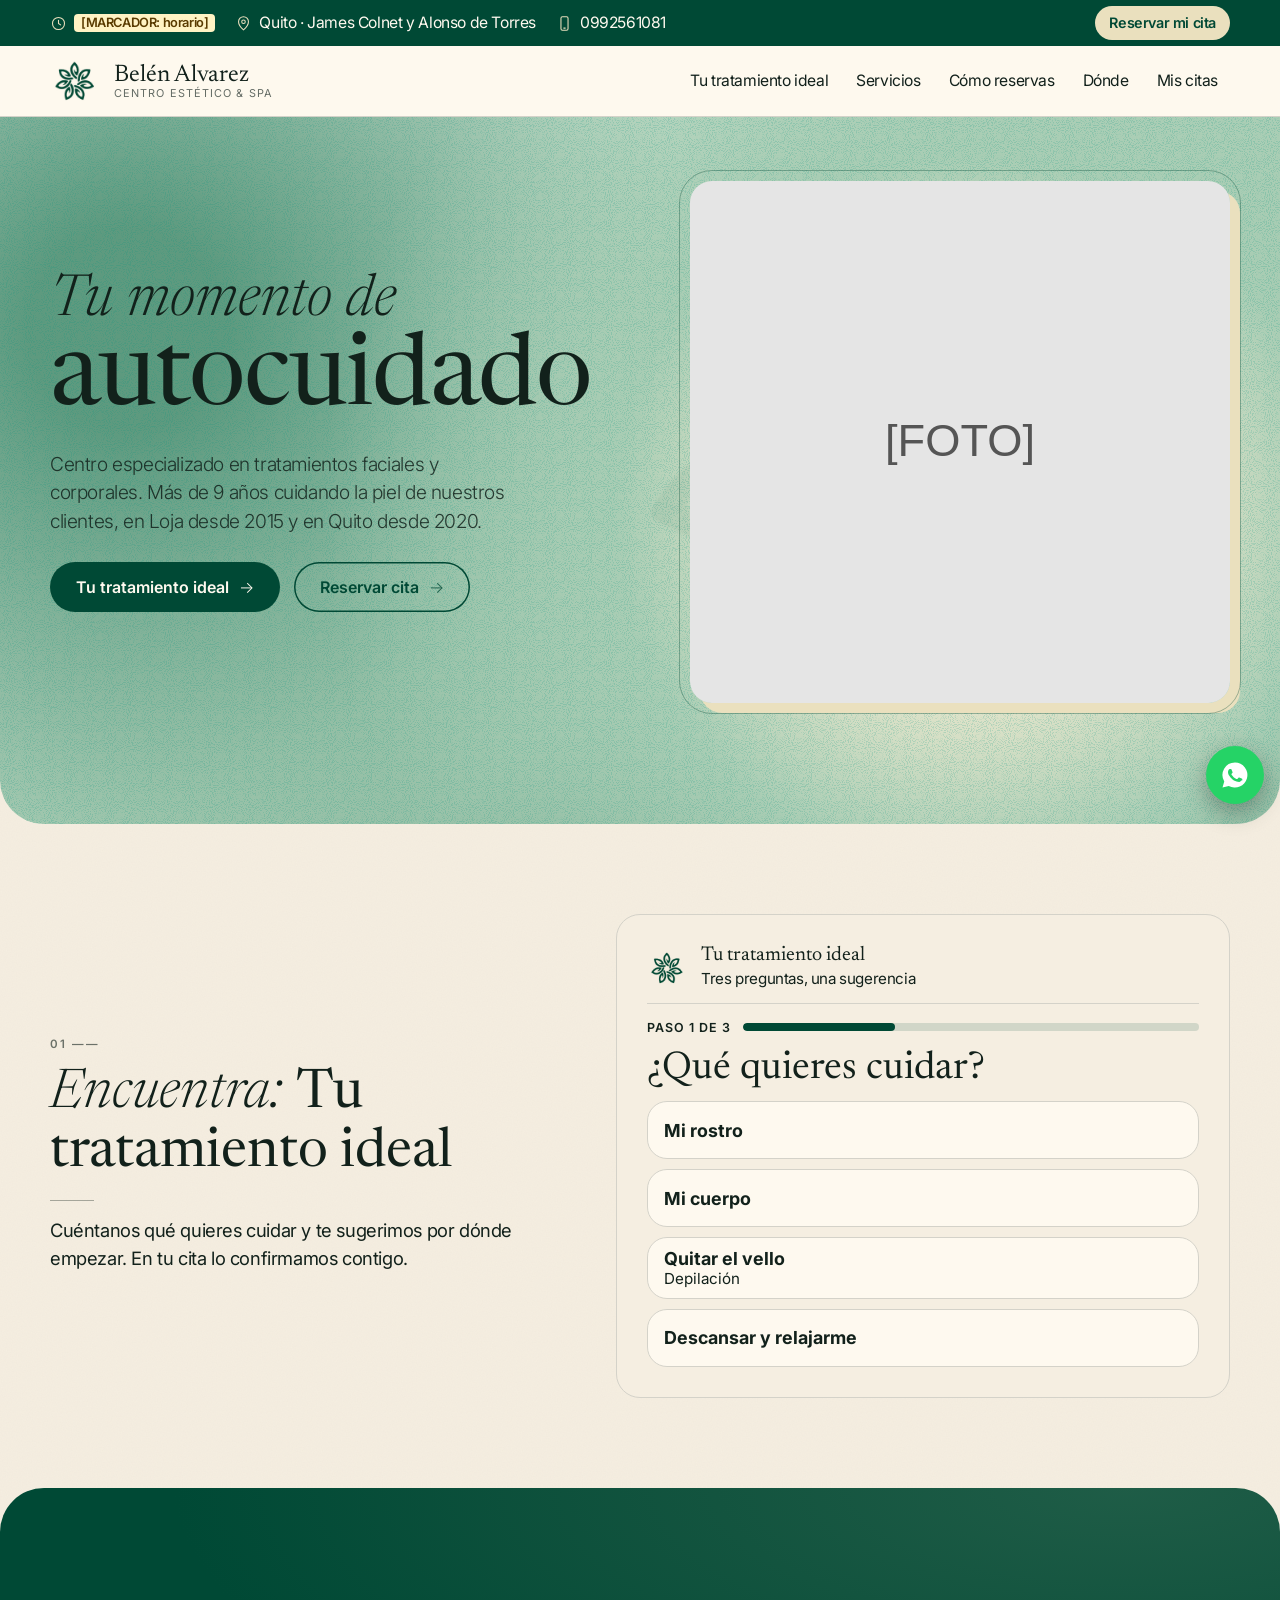
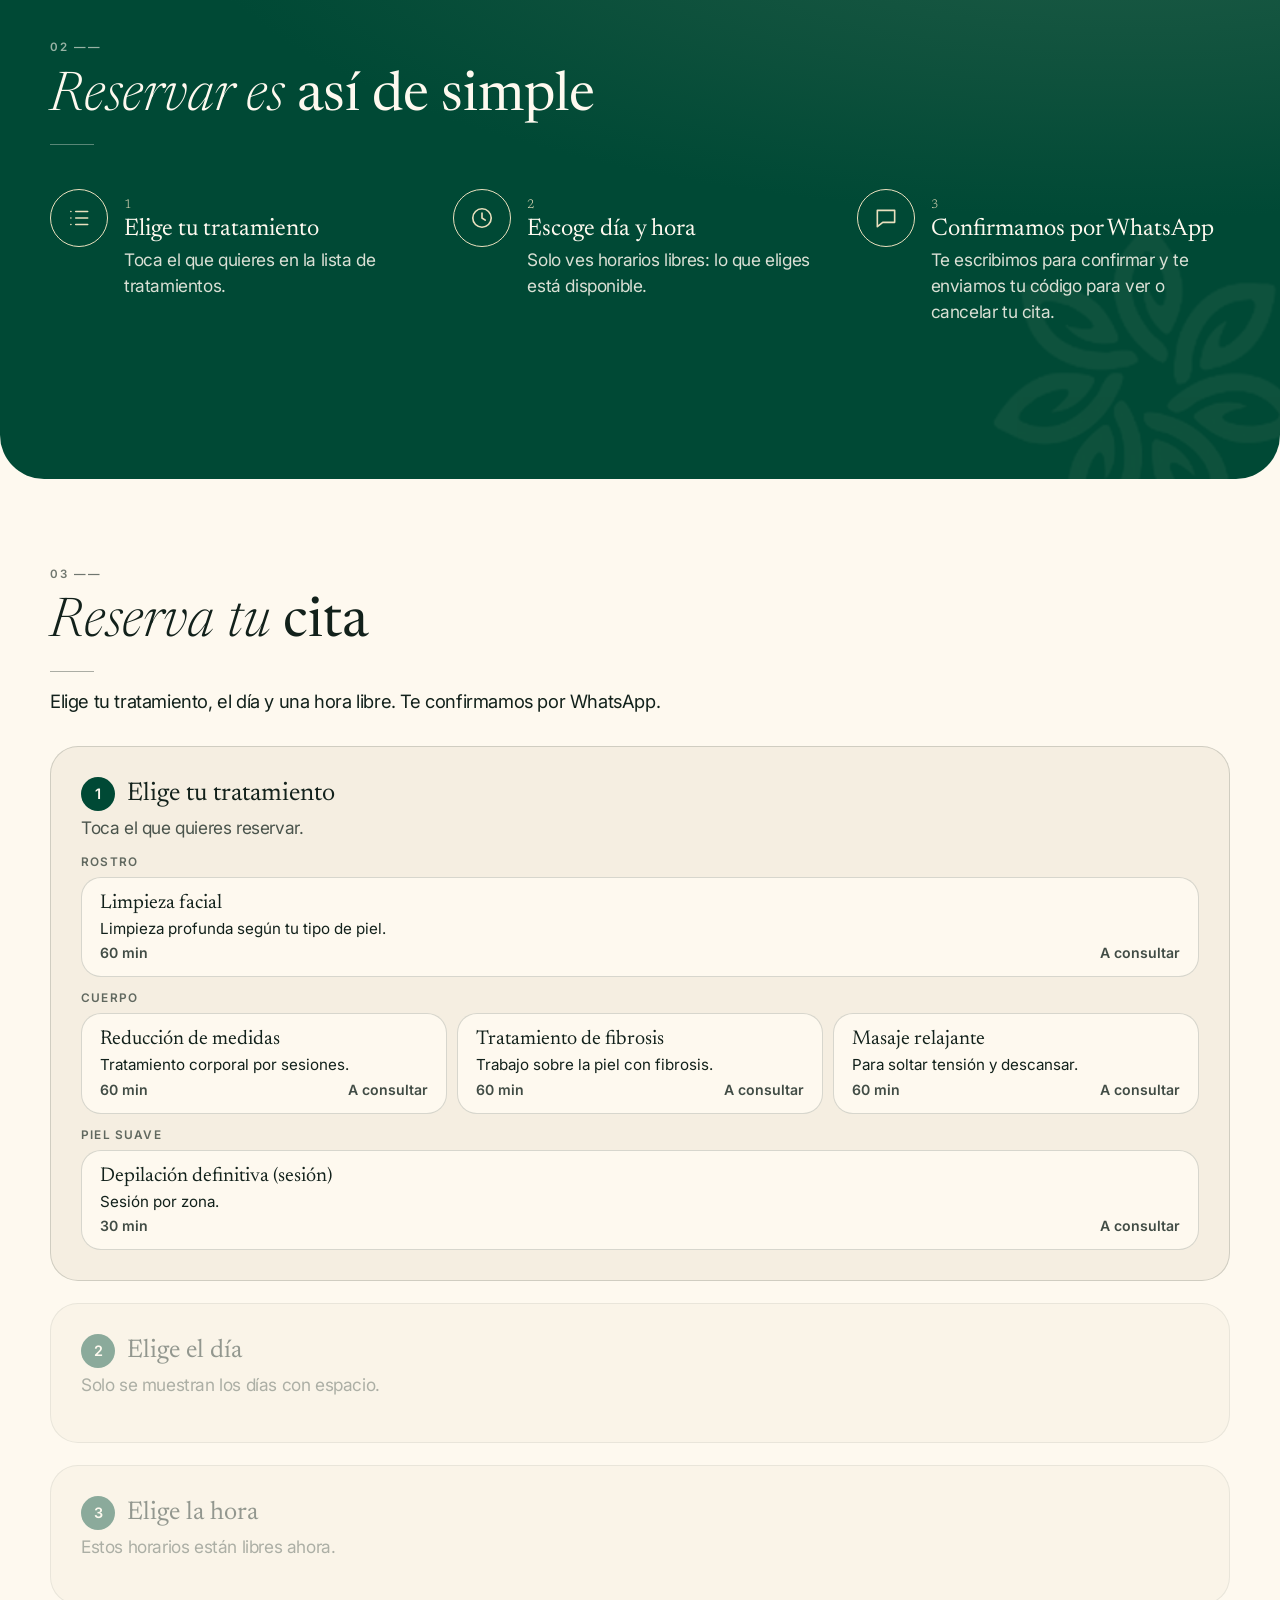
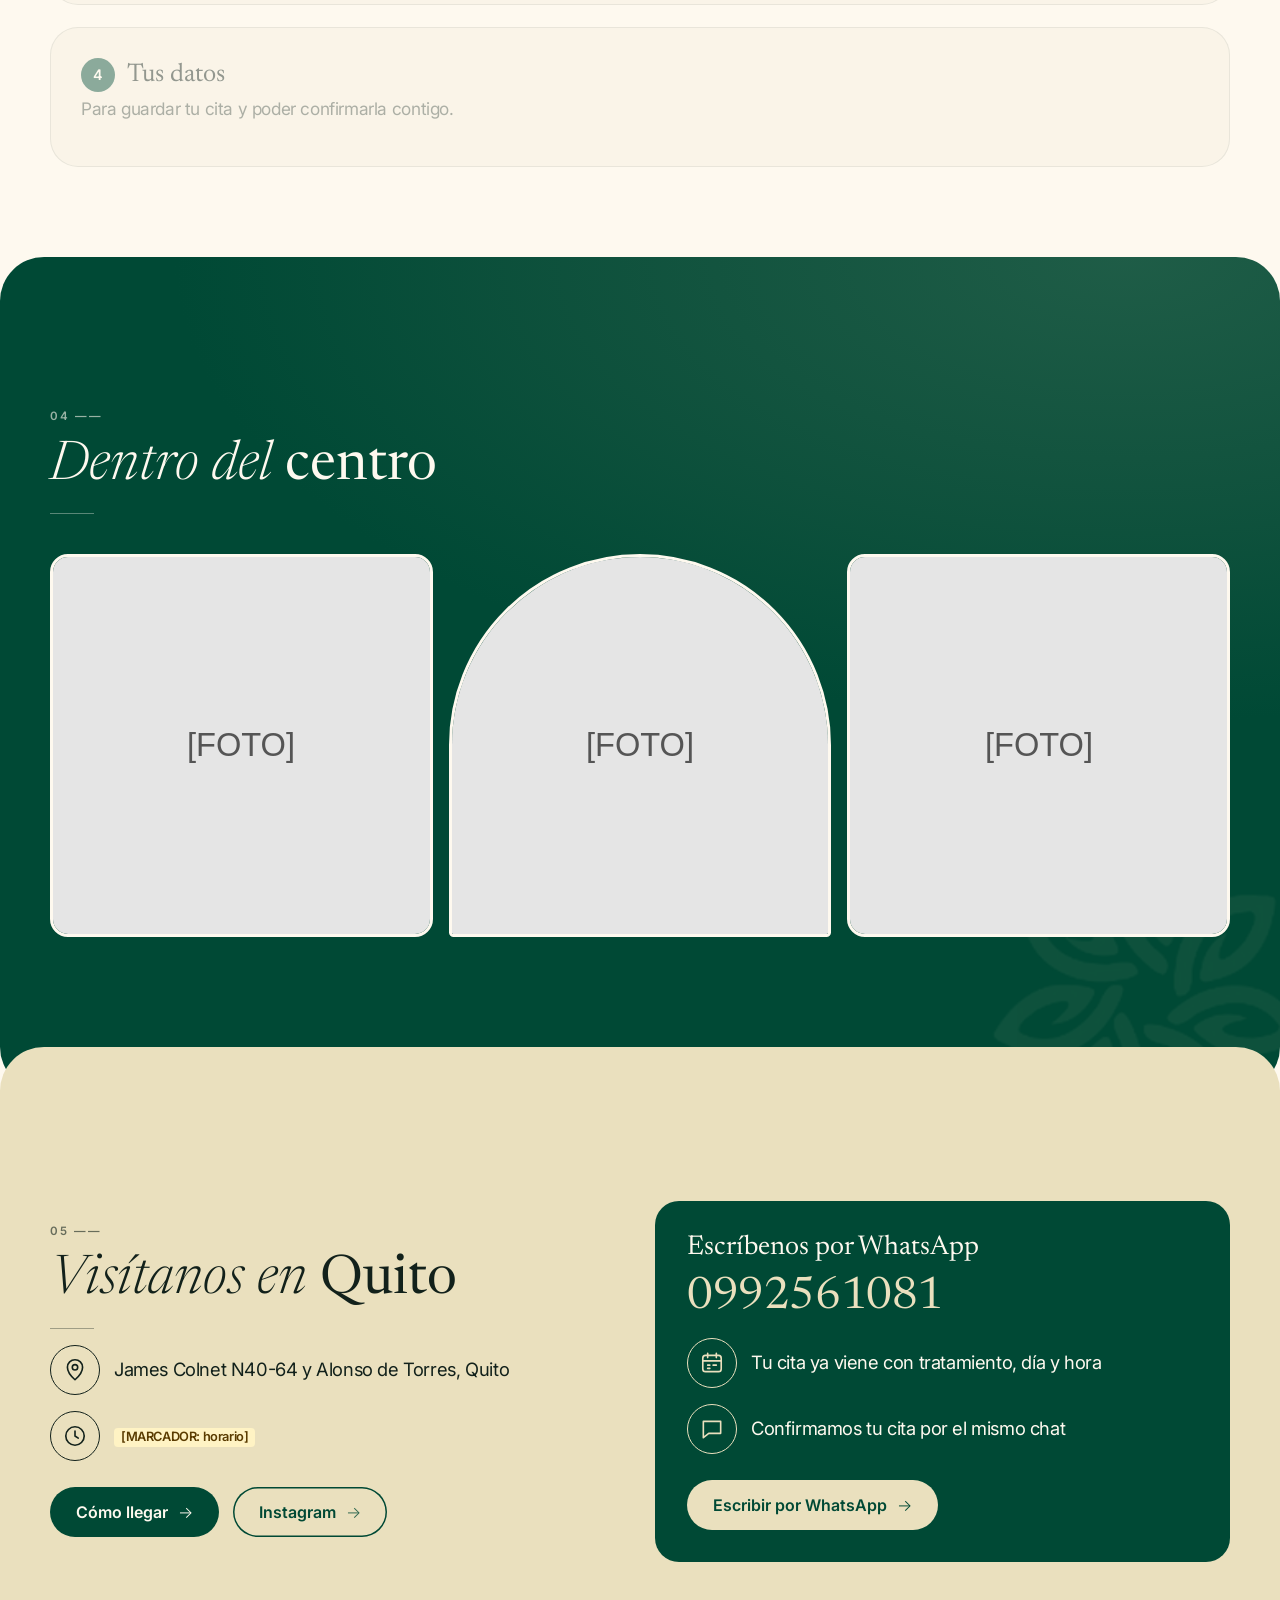
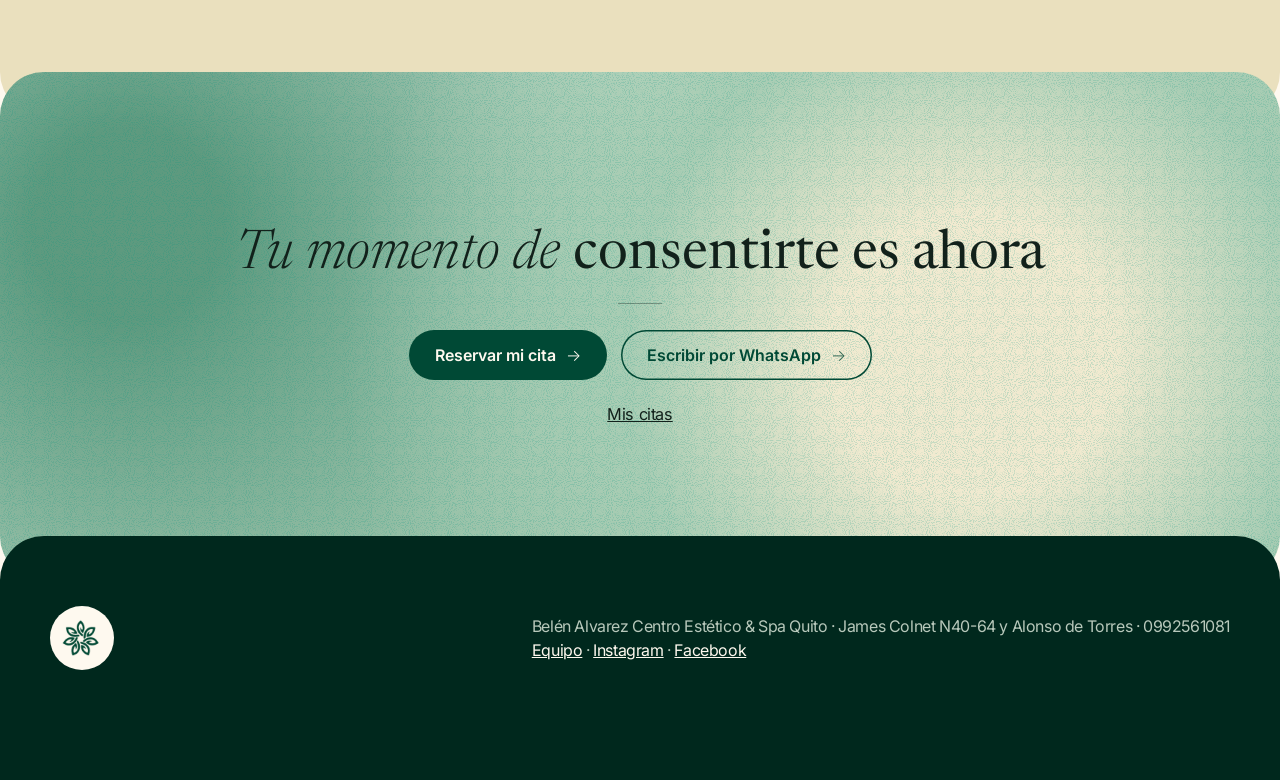
==== commit 2c4a5378: "Sitio Pro: sin sección explicativa ni textos de demo Co-Authored-By: Claude Sonnet 5.5 <noreply@anth" ====
--- a/index.html
+++ b/index.html
@@ -186,7 +186,7 @@
 
 <section class="sec" id="reservar"><div class="wrap">
   <h2 class="doble" data-reveal><span>Reserva tu</span>cita</h2>
-  <p class="intro" data-reveal>Elige tu tratamiento, el día y una hora libre. Te confirmamos por WhatsApp; duración y precio exactos los verás aquí cuando estén cargados.</p>
+  <p class="intro" data-reveal>Elige tu tratamiento, el día y una hora libre. Te confirmamos por WhatsApp.</p>
   <div id="reserva"></div>
 </div></section>
 
@@ -200,19 +200,7 @@
   </div>
 </div></section>
 
-<section class="sec papel" id="cambia"><div class="wrap">
-  <h2 class="doble" data-reveal><span>Menos mensajes,</span>más citas</h2>
-  <p class="intro" data-reveal>Ejemplo de cómo cambia el primer contacto con tus clientas: la cita llega con día y hora ya elegidos.</p>
-  <div class="cambia" data-stagger>
-    <div class="chat"><h3><span class="ico" style="width:40px;height:40px"><svg style="width:20px;height:20px"><use href="#i-chat"/></svg></span>Hoy (ejemplo)</h3>
-      <div class="burbuja yo">Hola, ¿cuánto cuesta la limpieza facial?</div><div class="burbuja yo">¿Tienen turno esta semana?</div><div class="burbuja">Déjame revisar la agenda y te aviso</div><div class="burbuja yo">¿Y la depilación definitiva?</div><div class="burbuja yo">Gracias, lo pienso</div>
-    </div>
-    <div class="chat despues"><h3><span class="ico" style="width:40px;height:40px"><svg style="width:20px;height:20px"><use href="#i-envio"/></svg></span>Con tu página (ejemplo)</h3>
-      <div class="burbuja yo">Hola Belén Alvarez, soy Camila. Acabo de pedir una cita desde la web:
-Limpieza facial, viernes a las 15:00.</div>
-    </div>
-  </div>
-</div></section>
+
 
 <section class="sec arena" id="donde"><div class="wrap donde">
   <div data-reveal>
